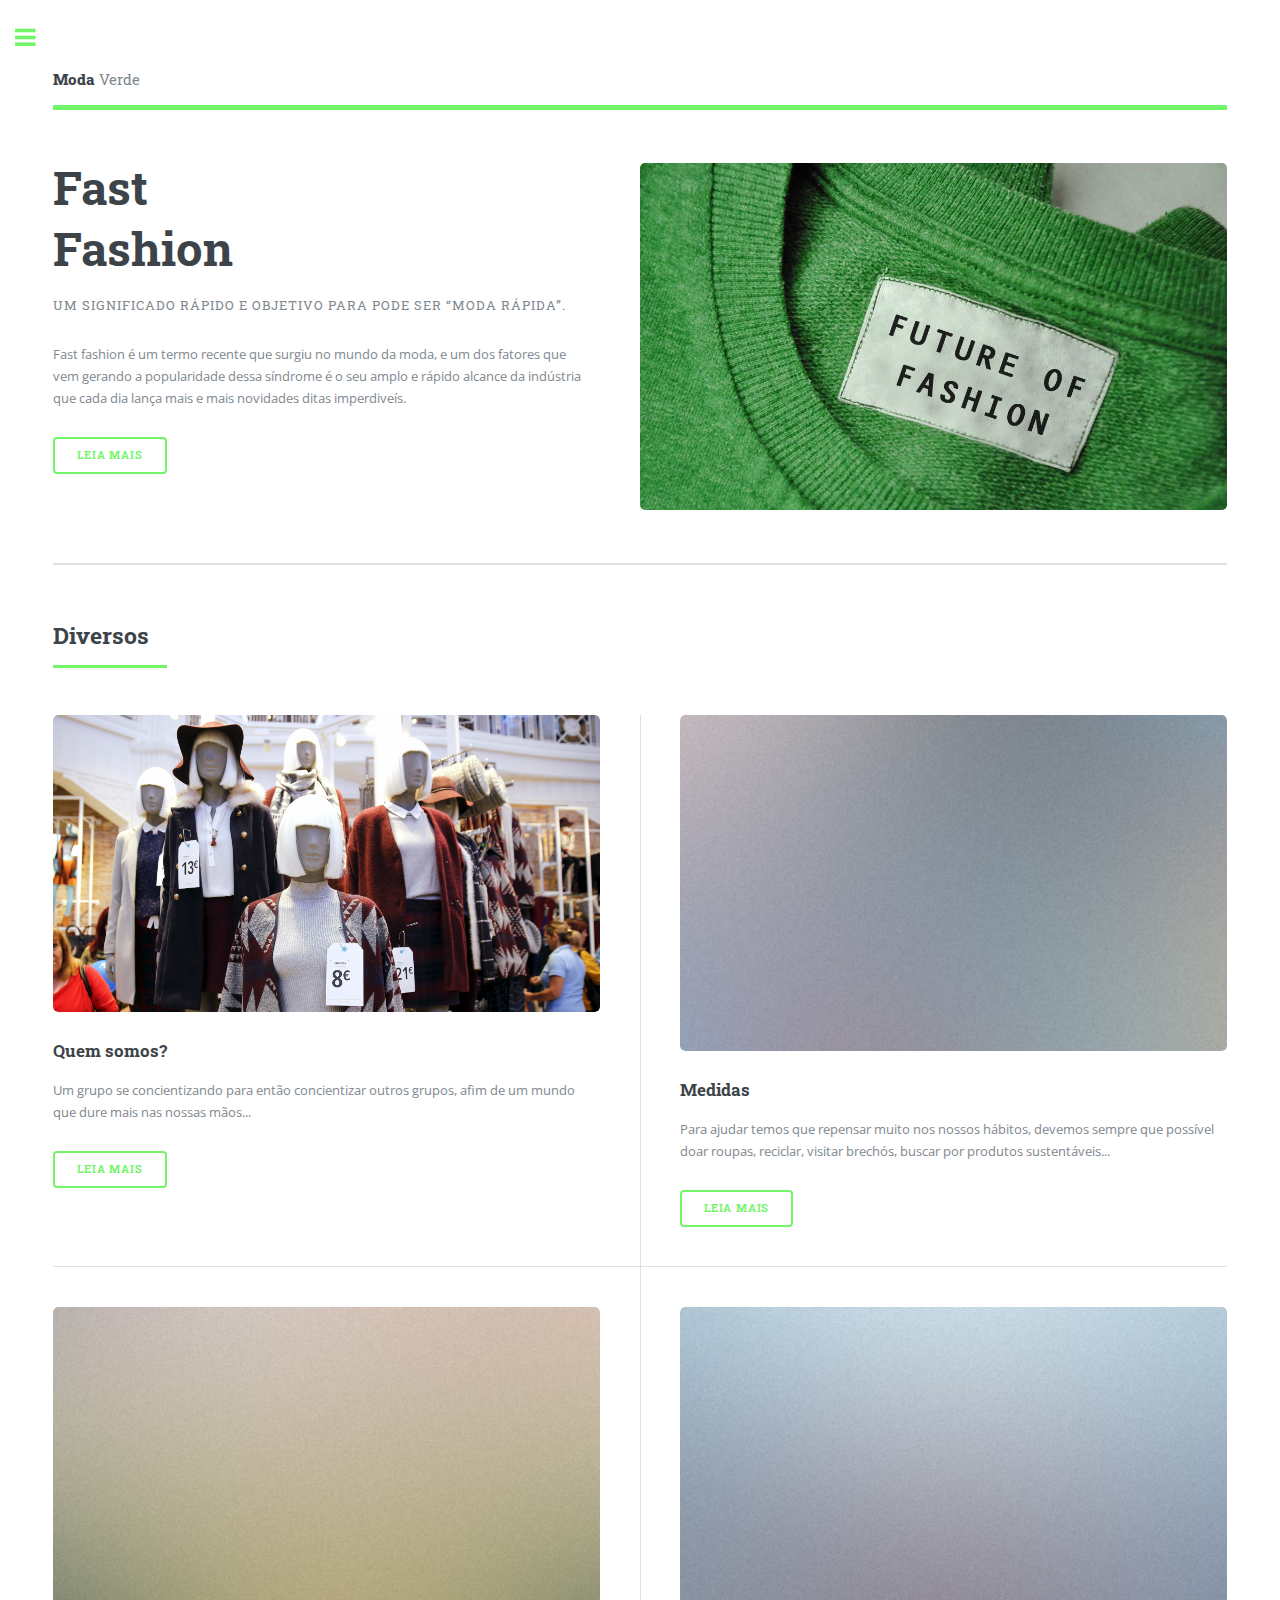
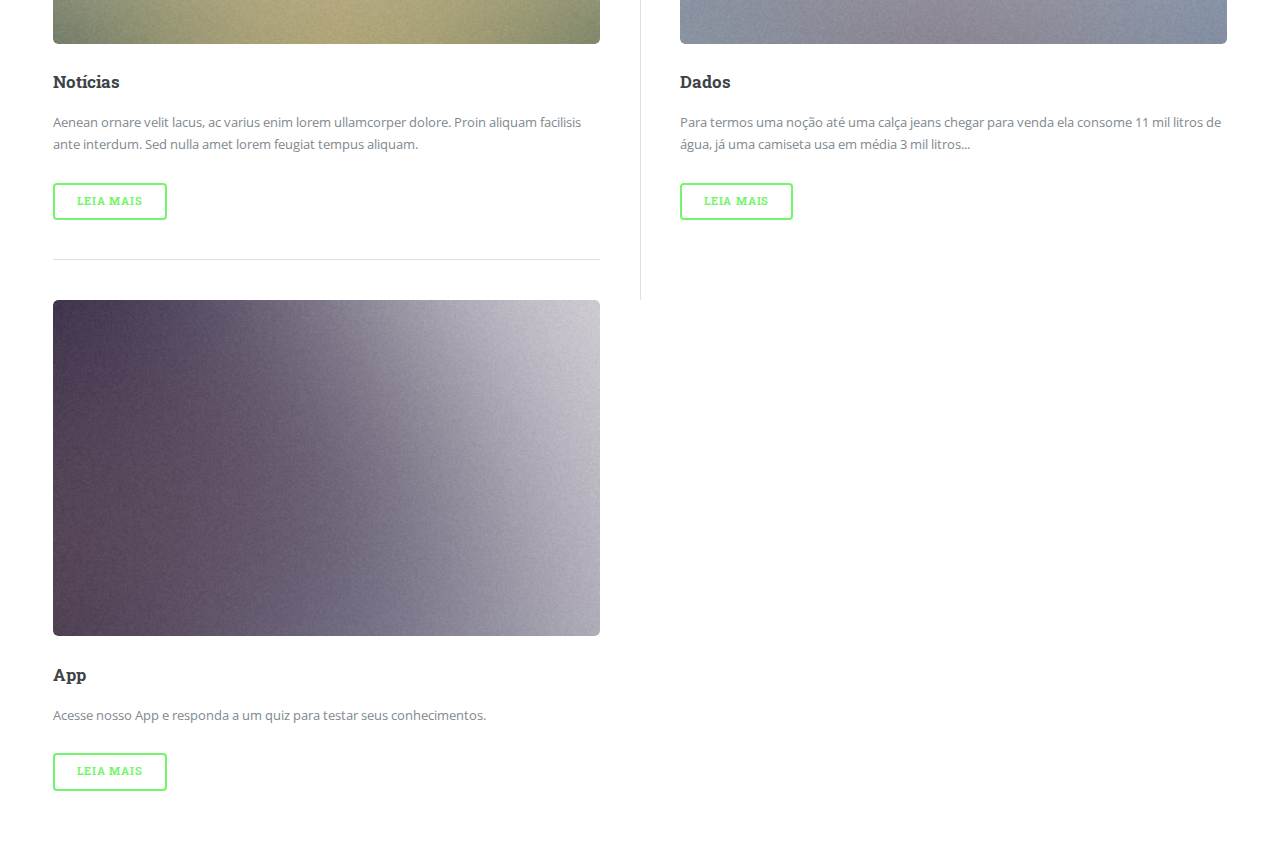
==== index.html @ 3a13cb38 "update" ====
<!DOCTYPE HTML>

<html>
	<head>
		<title>Moda Verde</title>
		<meta charset="utf-8" />
		<meta name="viewport" content="width=device-width, initial-scale=1, user-scalable=no" />
		<link rel="stylesheet" href="assets/css/main.css" />
	</head>
	<body class="is-preload">

		<!-- Wrapper -->
			<div id="wrapper">

				<!-- Main -->
					<div id="main">
						<div class="inner">

							<!-- Header -->
								<header id="header">
									<a href="elements.html" class="logo"><strong>Moda</strong> Verde</a>
								</header>

							<!-- Banner -->
								<section id="banner">
									<div class="content">
										<header>
											<h1>Fast<br />
											Fashion</h1>
											<p>Um significado rápido e objetivo para pode ser “moda rápida”.</p>
										</header>
										<p>Fast fashion é um termo recente que surgiu no mundo da moda, e um dos fatores que vem gerando a popularidade dessa síndrome é o seu amplo e rápido alcance da indústria que cada dia lança mais e mais novidades ditas imperdiveís.</p>
										<ul class="actions">
											<li><a href="#" class="button big">Leia Mais</a></li>
										</ul>
									</div>
									<span class="image object">
										<img src="images/pic10.jpg"/>
									</span>
								</section>

							<!-- Section -->
								<section>
									<header class="major">
										<h2>Diversos</h2>
									</header>
									<div class="posts">
										<article>
											<a href="quemsomos.html" class="image"><img src="images/pic01.jpg"/></a>
											<h3>Quem somos?</h3>
											<p>Um grupo se concientizando para então concientizar outros grupos, afim de um mundo que dure mais nas nossas mãos... </p>
											<ul class="actions">
												<li><a href="quemsomos.html" class="button">Leia Mais</a></li>
											</ul>
										</article>
										<article>
											<a href="medidas.html" class="image"><img src="images/pic02.jpg"/></a>
											<h3>Medidas</h3>
											<p>Para ajudar temos que repensar muito nos nossos hábitos, devemos sempre que possível doar roupas, reciclar, visitar  brechós, buscar por produtos sustentáveis...</p>
											<ul class="actions">
												<li><a href="medidas.html" class="button">Leia Mais</a></li>
											</ul>
										</article>
										<article>
											<a href="noticias.html" class="image"><img src="images/pic03.jpg"/></a>
											<h3>Notícias</h3>
											<p>Aenean ornare velit lacus, ac varius enim lorem ullamcorper dolore. Proin aliquam facilisis ante interdum. Sed nulla amet lorem feugiat tempus aliquam.</p>
											<ul class="actions">
												<li><a href="moticias.html" class="button">Leia Mais</a></li>
											</ul>
										</article>
										<article>
											<a href="dados.html" class="image"><img src="images/pic04.jpg"/></a>
											<h3>Dados</h3>
											<p>Para termos uma noção até uma calça jeans chegar para venda ela consome 11 mil litros de água, já uma camiseta usa em média 3 mil litros...
</p>
											<ul class="actions">
												<li><a href="dados.html" class="button">Leia Mais</a></li>
											</ul>
										</article>
										<article>
											<a href="app.html" class="image"><img src="images/pic05.jpg"/></a>
											<h3>App</h3>
											<p>Acesse nosso App e responda a um quiz para testar seus conhecimentos.</p>
											<ul class="actions">
												<li><a href="app.html" class="button">Leia Mais</a></li>
											</ul>
										</article>
										</div>
								</section>

						</div>
					</div>

				<!-- Sidebar -->
					<div id="sidebar">
						<div class="inner">

							<!-- Menu -->
								<nav id="menu">
									<header class="major">
										<h2>Menu</h2>
									</header>
								<ul>
										<li><a href="index.html">Pagina Inical</a></li>
										<li><a href="quemsomos.html">Quem Somos</a></li>
										<li><a href="oqueé.html">O que é?</a></li>
										<li>
											<span class="opener">Medidas</span>
											<ul>
												<li><a href="brecho.html">Brechós</a></li>
												<li><a href="marcas.html">Marcas Sustentáveis</a></li>
											</ul>
										</li>
										<li><a href="noticias.html">Noticias</a></li>
										<li><a href="dados.html">Dados</a></li>
										<li><a href="app.html">App</a></li>
								</ul>
								</nav>

							<!-- Section -->
								<section>
									<header class="major">
										<h2>Parceiros</h2>
									</header>
									<div class="mini-posts">
										<article>
											<a href="brecho.html" class="image"><img src="images/piccatexia.jpeg"/></a>
											<p>O Catexia é um brécho que tem como ideia base, assim como a maiores dos bréchos, a importancia que as roupas usadas tem, transferindo energia e experiencias.</p>
										</article>
										<article>
											<a href="#" class="image"><img src="images/pic09.jpg"/></a>
											<p>Aenean ornare velit lacus, ac varius enim lorem ullamcorper dolore aliquam.</p>
										</article>
									</div>
									<ul class="actions">
										<li><a href="#" class="button">Mais</a></li>
									</ul>
								</section>

							<!-- Section -->
								<section>
									<header class="major">
										<h2>Fale conosco</h2>
									</header>
									<p>Aqui é um textozinho pra falar pra glr que eles podem tirar duvidas conosco sobre qq coisa de FastFashion</p>
									<ul class="contact">
										<li class="fa-envelope-o"><a href="#">dollyvinga@gmail.com</a></li>
										<li class="fa-phone">(19)99725-3373</li>
										<li class="fa-home">thiago boto fé<br />
										Nashville, TN 00000-0000</li>
									</ul>
								</section>

							<!-- Footer -->
								<footer id="footer">
									<p class="copyright">&copy; Untitled. All rights reserved. Demo Images: <a href="https://unsplash.com">Unsplash</a>. Design: <a href="https://html5up.net">HTML5 UP</a>.</p>
								</footer>

						</div>
					</div>

			</div>

		<!-- Scripts -->
			<script src="assets/js/jquery.min.js"></script>
			<script src="assets/js/browser.min.js"></script>
			<script src="assets/js/breakpoints.min.js"></script>
			<script src="assets/js/util.js"></script>
			<script src="assets/js/main.js"></script>

	</body>
</html>
---- assets/css/main.css ----
@import url(font-awesome.min.css);
@import url("https://fonts.googleapis.com/css?family=Open+Sans:400,600,400italic,600italic|Roboto+Slab:400,700");

/*
	Editorial by HTML5 UP
	html5up.net | @ajlkn
	Free for personal and commercial use under the CCA 3.0 license (html5up.net/license)
*/

html, body, div, span, applet, object,
iframe, h1, h2, h3, h4, h5, h6, p, blockquote,
pre, a, abbr, acronym, address, big, cite,
code, del, dfn, em, img, ins, kbd, q, s, samp,
small, strike, strong, sub, sup, tt, var, b,
u, i, center, dl, dt, dd, ol, ul, li, fieldset,
form, label, legend, table, caption, tbody,
tfoot, thead, tr, th, td, article, aside,
canvas, details, embed, figure, figcaption,
footer, header, hgroup, menu, nav, output, ruby,
section, summary, time, mark, audio, video {
	margin: 0;
	padding: 0;
	border: 0;
	font-size: 100%;
	font: inherit;
	vertical-align: baseline;}

article, aside, details, figcaption, figure,
footer, header, hgroup, menu, nav, section {
	display: block;}

body {
	line-height: 1;
}

ol, ul {
	list-style: none;
}

blockquote, q {
	quotes: none;
}

	blockquote:before, blockquote:after, q:before, q:after {
		content: '';
		content: none;
	}

table {
	border-collapse: collapse;
	border-spacing: 0;
}

body {
	-webkit-text-size-adjust: none;
}

mark {
	background-color: transparent;
	color: inherit;
}

input::-moz-focus-inner {
	border: 0;
	padding: 0;
}

input, select, textarea {
	-moz-appearance: none;
	-webkit-appearance: none;
	-ms-appearance: none;
	appearance: none;
}

/* Basic */

	@-ms-viewport {
		width: device-width;
	}

	body {
		-ms-overflow-style: scrollbar;
	}

	@media screen and (max-width: 480px) {

		html, body {
			min-width: 320px;
		}

	}

	html {
		box-sizing: border-box;
	}

	*, *:before, *:after {
		box-sizing: inherit;
	}

	body {
		background: #ffffff;
	}

		body.is-preload *, body.is-preload *:before, body.is-preload *:after, body.is-resizing *, body.is-resizing *:before, body.is-resizing *:after {
			-moz-animation: none !important;
			-webkit-animation: none !important;
			-ms-animation: none !important;
			animation: none !important;
			-moz-transition: none !important;
			-webkit-transition: none !important;
			-ms-transition: none !important;
			transition: none !important;
		}

/* Type */

	body, input, select, textarea {
		color: #7f888f;
		font-family: "Open Sans", sans-serif;
		font-size: 13pt;
		font-weight: 400;
		line-height: 1.65;
	}

		@media screen and (max-width: 1680px) {

			body, input, select, textarea {
				font-size: 11pt;
			}

		}

		@media screen and (max-width: 1280px) {

			body, input, select, textarea {
				font-size: 10pt;
			}

		}

		@media screen and (max-width: 360px) {

			body, input, select, textarea {
				font-size: 9pt;
			}

		}

	a {
		-moz-transition: color 0.2s ease-in-out, border-bottom-color 0.2s ease-in-out;
		-webkit-transition: color 0.2s ease-in-out, border-bottom-color 0.2s ease-in-out;
		-ms-transition: color 0.2s ease-in-out, border-bottom-color 0.2s ease-in-out;
		transition: color 0.2s ease-in-out, border-bottom-color 0.2s ease-in-out;
		border-bottom: dotted 1px;
		color: #73f569;
		text-decoration: none;
	}

		a:hover {
			border-bottom-color: #73f569;
			color: #73f569 !important;
		}

			a:hover strong {
				color: inherit;
			}

	strong, b {
		color: #3d4449;
		font-weight: 800;
	}

	em, i {
		font-style: italic;
	}

	p {
		margin: 0 0 2em 0;
	}

	h1, h2, h3 {
		color: #3d4449;
		font-family: "Roboto Slab", serif;
		font-weight: 700;
		line-height: 1.5;
		margin: 0 0 1em 0;
	}

		h1 a, h2 a, h3 a {
			color: inherit;
			text-decoration: none;
			border-bottom: 0;
		}

	h1 {
		font-size: 4em;
		margin: 0 0 0.5em 0;
		line-height: 1.3;
	}

	h2 {
		font-size: 1.75em;
	}

	h3 {
		font-size: 1.25em;
	}

	@media screen and (max-width: 1680px) {

		h1 {
			font-size: 3.5em;
		}

	}


	@media screen and (max-width: 736px) {

		h2 {
			font-size: 1.5em;
		}

	}

	sub {
		font-size: 0.8em;
		position: relative;
		top: 0.5em;
	}

	sup {
		font-size: 0.8em;
		position: relative;
		top: -0.5em;
	}

	blockquote {
		border-left: solid 3px rgba(210, 215, 217, 0.75);
		font-style: italic;
		margin: 0 0 2em 0;
		padding: 0.5em 0 0.5em 2em;
	}

	code {
		background: rgba(230, 235, 237, 0.25);
		border-radius: 0.375em;
		border: solid 1px rgba(210, 215, 217, 0.75);
		font-family: "Courier New", monospace;
		font-size: 0.9em;
		margin: 0 0.2		5em;
		padding: 0.25em 0.65em;
	}

	pre {
		-webkit-overflow-scrolling: touch;
		font-family: "Courier New", monospace;
		font-size: 0.9em;
		margin: 0 0 2em 0;
	}

		pre code {
			display: block;
			line-height: 1.75;
			padding: 1em 1.5em;
			overflow-x: auto;
		}

	hr {
		border: 0;
		border-bottom: solid 1px rgba(210, 215, 217, 0.75);
		margin: 2em 0;
	}

		hr.major {
			margin: 3em 0;
		}

	.align-left {
		text-align: left;
	}

	.align-center {
		text-align: center;
	}

	.align-right {
		text-align: right;
	}

/* Row */

	.row {
		display: flex;
		flex-wrap: wrap;
		box-sizing: border-box;
		align-items: stretch;
	}

		.row > * {
			box-sizing: border-box;
		}

		.row.gtr-uniform > * > :last-child {
			margin-bottom: 0;
		}

		.row.aln-left {
			justify-content: flex-start;
		}

		.row.aln-center {
			justify-content: center;
		}

		.row.aln-right {
			justify-content: flex-end;
		}

		.row.aln-top {
			align-items: flex-start;
		}

		.row.aln-middle {
			align-items: center;
		}

		.row.aln-bottom {
			align-items: flex-end;
		}

		.row > .imp {
			order: -1;
		}

		.row > .col-1 {
			width: 8.3333333333%;
		}

		.row > .off-1 {
			margin-left: 8.3333333333%;
		}

		.row > .col-2 {
			width: 16.6666666667%;
		}

		.row > .off-2 {
			margin-left: 16.6666666667%;
		}

		.row > .col-3 {
			width: 25%;
		}

		.row > .off-3 {
			margin-left: 25%;
		}

		.row > .col-4 {
			width: 33.3333333333%;
		}

		.row > .off-4 {
			margin-left: 33.3333333333%;
		}

		.row > .col-5 {
			width: 41.6666666667%;
		}

		.row > .off-5 {
			margin-left: 41.6666666667%;
		}

		.row > .col-6 {
			width: 50%;
		}

		.row > .off-6 {
			margin-left: 50%;
		}

		.row > .col-7 {
			width: 58.3333333333%;
		}

		.row > .off-7 {
			margin-left: 58.3333333333%;
		}

		.row > .col-8 {
			width: 66.6666666667%;
		}

		.row > .off-8 {
			margin-left: 66.6666666667%;
		}

		.row > .col-9 {
			width: 75%;
		}

		.row > .off-9 {
			margin-left: 75%;
		}

		.row > .col-10 {
			width: 83.3333333333%;
		}

		.row > .off-10 {
			margin-left: 83.3333333333%;
		}

		.row > .col-11 {
			width: 91.6666666667%;
		}

		.row > .off-11 {
			margin-left: 91.6666666667%;
		}

		.row > .col-12 {
			width: 100%;
		}

		.row > .off-12 {
			margin-left: 100%;
		}

		.row.gtr-0 {
			margin-top: 0;
			margin-left: 0em;
		}

			.row.gtr-0 > * {
				padding: 0 0 0 0em;
			}

			.row.gtr-0.gtr-uniform {
				margin-top: 0em;
			}

				.row.gtr-0.gtr-uniform > * {
					padding-top: 0em;
				}

		.row.gtr-25 {
			margin-top: 0;
			margin-left: -0.375em;
		}

			.row.gtr-25 > * {
				padding: 0 0 0 0.375em;
			}

			.row.gtr-25.gtr-uniform {
				margin-top: -0.375em;
			}

				.row.gtr-25.gtr-uniform > * {
					padding-top: 0.375em;
				}

		.row.gtr-50 {
			margin-top: 0;
			margin-left: -0.75em;
		}

			.row.gtr-50 > * {
				padding: 0 0 0 0.75em;
			}

			.row.gtr-50.gtr-uniform {
				margin-top: -0.75em;
			}

				.row.gtr-50.gtr-uniform > * {
					padding-top: 0.75em;
				}

		.row {
			margin-top: 0;
			margin-left: -1.5em;
		}

			.row > * {
				padding: 0 0 0 1.5em;
			}

			.row.gtr-uniform {
				margin-top: -1.5em;
			}

				.row.gtr-uniform > * {
					padding-top: 1.5em;
				}

		.row.gtr-150 {
			margin-top: 0;
			margin-left: -2.25em;
		}

			.row.gtr-150 > * {
				padding: 0 0 0 2.25em;
			}

			.row.gtr-150.gtr-uniform {
				margin-top: -2.25em;
			}

				.row.gtr-150.gtr-uniform > * {
					padding-top: 2.25em;
				}

		.row.gtr-200 {
			margin-top: 0;
			margin-left: -3em;
		}

			.row.gtr-200 > * {
				padding: 0 0 0 3em;
			}

			.row.gtr-200.gtr-uniform {
				margin-top: -3em;
			}

				.row.gtr-200.gtr-uniform > * {
					padding-top: 3em;
				}

		@media screen and (max-width: 1680px) {

			.row {
				display: flex;
				flex-wrap: wrap;
				box-sizing: border-box;
				align-items: stretch;
			}

				.row > * {
					box-sizing: border-box;
				}

				.row.gtr-uniform > * > :last-child {
					margin-bottom: 0;
				}

				.row.aln-left {
					justify-content: flex-start;
				}

				.row.aln-center {
					justify-content: center;
				}

				.row.aln-right {
					justify-content: flex-end;
				}

				.row.aln-top {
					align-items: flex-start;
				}

				.row.aln-middle {
					align-items: center;
				}

				.row.aln-bottom {
					align-items: flex-end;
				}

				.row > .imp-xlarge {
					order: -1;
				}

				.row > .col-1-xlarge {
					width: 8.3333333333%;
				}

				.row > .off-1-xlarge {
					margin-left: 8.3333333333%;
				}

				.row > .col-2-xlarge {
					width: 16.6666666667%;
				}

				.row > .off-2-xlarge {
					margin-left: 16.6666666667%;
				}

				.row > .col-3-xlarge {
					width: 25%;
				}

				.row > .off-3-xlarge {
					margin-left: 25%;
				}

				.row > .col-4-xlarge {
					width: 33.3333333333%;
				}

				.row > .off-4-xlarge {
					margin-left: 33.3333333333%;
				}

				.row > .col-5-xlarge {
					width: 41.6666666667%;
				}

				.row > .off-5-xlarge {
					margin-left: 41.6666666667%;
				}

				.row > .col-6-xlarge {
					width: 50%;
				}

				.row > .off-6-xlarge {
					margin-left: 50%;
				}

				.row > .col-7-xlarge {
					width: 58.3333333333%;
				}

				.row > .off-7-xlarge {
					margin-left: 58.3333333333%;
				}

				.row > .col-8-xlarge {
					width: 66.6666666667%;
				}

				.row > .off-8-xlarge {
					margin-left: 66.6666666667%;
				}

				.row > .col-9-xlarge {
					width: 75%;
				}

				.row > .off-9-xlarge {
					margin-left: 75%;
				}

				.row > .col-10-xlarge {
					width: 83.3333333333%;
				}

				.row > .off-10-xlarge {
					margin-left: 83.3333333333%;
				}

				.row > .col-11-xlarge {
					width: 91.6666666667%;
				}

				.row > .off-11-xlarge {
					margin-left: 91.6666666667%;
				}

				.row > .col-12-xlarge {
					width: 100%;
				}

				.row > .off-12-xlarge {
					margin-left: 100%;
				}

				.row.gtr-0 {
					margin-top: 0;
					margin-left: 0em;
				}

					.row.gtr-0 > * {
						padding: 0 0 0 0em;
					}

					.row.gtr-0.gtr-uniform {
						margin-top: 0em;
					}

						.row.gtr-0.gtr-uniform > * {
							padding-top: 0em;
						}

				.row.gtr-25 {
					margin-top: 0;
					margin-left: -0.375em;
				}

					.row.gtr-25 > * {
						padding: 0 0 0 0.375em;
					}

					.row.gtr-25.gtr-uniform {
						margin-top: -0.375em;
					}

						.row.gtr-25.gtr-uniform > * {
							padding-top: 0.375em;
						}

				.row.gtr-50 {
					margin-top: 0;
					margin-left: -0.75em;
				}

					.row.gtr-50 > * {
						padding: 0 0 0 0.75em;
					}

					.row.gtr-50.gtr-uniform {
						margin-top: -0.75em;
					}

						.row.gtr-50.gtr-uniform > * {
							padding-top: 0.75em;
						}

				.row {
					margin-top: 0;
					margin-left: -1.5em;
				}

					.row > * {
						padding: 0 0 0 1.5em;
					}

					.row.gtr-uniform {
						margin-top: -1.5em;
					}

						.row.gtr-uniform > * {
							padding-top: 1.5em;
						}

				.row.gtr-150 {
					margin-top: 0;
					margin-left: -2.25em;
				}

					.row.gtr-150 > * {
						padding: 0 0 0 2.25em;
					}

					.row.gtr-150.gtr-uniform {
						margin-top: -2.25em;
					}

						.row.gtr-150.gtr-uniform > * {
							padding-top: 2.25em;
						}

				.row.gtr-200 {
					margin-top: 0;
					margin-left: -3em;
				}

					.row.gtr-200 > * {
						padding: 0 0 0 3em;
					}

					.row.gtr-200.gtr-uniform {
						margin-top: -3em;
					}

						.row.gtr-200.gtr-uniform > * {
							padding-top: 3em;
						}

		}

		@media screen and (max-width: 1280px) {

			.row {
				display: flex;
				flex-wrap: wrap;
				box-sizing: border-box;
				align-items: stretch;
			}

				.row > * {
					box-sizing: border-box;
				}

				.row.gtr-uniform > * > :last-child {
					margin-bottom: 0;
				}

				.row.aln-left {
					justify-content: flex-start;
				}

				.row.aln-center {
					justify-content: center;
				}

				.row.aln-right {
					justify-content: flex-end;
				}

				.row.aln-top {
					align-items: flex-start;
				}

				.row.aln-middle {
					align-items: center;
				}

				.row.aln-bottom {
					align-items: flex-end;
				}

				.row > .imp-large {
					order: -1;
				}

				.row > .col-1-large {
					width: 8.3333333333%;
				}

				.row > .off-1-large {
					margin-left: 8.3333333333%;
				}

				.row > .col-2-large {
					width: 16.6666666667%;
				}

				.row > .off-2-large {
					margin-left: 16.6666666667%;
				}

				.row > .col-3-large {
					width: 25%;
				}

				.row > .off-3-large {
					margin-left: 25%;
				}

				.row > .col-4-large {
					width: 33.3333333333%;
				}

				.row > .off-4-large {
					margin-left: 33.3333333333%;
				}

				.row > .col-5-large {
					width: 41.6666666667%;
				}

				.row > .off-5-large {
					margin-left: 41.6666666667%;
				}

				.row > .col-6-large {
					width: 50%;
				}

				.row > .off-6-large {
					margin-left: 50%;
				}

				.row > .col-7-large {
					width: 58.3333333333%;
				}

				.row > .off-7-large {
					margin-left: 58.3333333333%;
				}

				.row > .col-8-large {
					width: 66.6666666667%;
				}

				.row > .off-8-large {
					margin-left: 66.6666666667%;
				}

				.row > .col-9-large {
					width: 75%;
				}

				.row > .off-9-large {
					margin-left: 75%;
				}

				.row > .col-10-large {
					width: 83.3333333333%;
				}

				.row > .off-10-large {
					margin-left: 83.3333333333%;
				}

				.row > .col-11-large {
					width: 91.6666666667%;
				}

				.row > .off-11-large {
					margin-left: 91.6666666667%;
				}

				.row > .col-12-large {
					width: 100%;
				}

				.row > .off-12-large {
					margin-left: 100%;
				}

				.row.gtr-0 {
					margin-top: 0;
					margin-left: 0em;
				}

					.row.gtr-0 > * {
						padding: 0 0 0 0em;
					}

					.row.gtr-0.gtr-uniform {
						margin-top: 0em;
					}

						.row.gtr-0.gtr-uniform > * {
							padding-top: 0em;
						}

				.row.gtr-25 {
					margin-top: 0;
					margin-left: -0.375em;
				}

					.row.gtr-25 > * {
						padding: 0 0 0 0.375em;
					}

					.row.gtr-25.gtr-uniform {
						margin-top: -0.375em;
					}

						.row.gtr-25.gtr-uniform > * {
							padding-top: 0.375em;
						}

				.row.gtr-50 {
					margin-top: 0;
					margin-left: -0.75em;
				}

					.row.gtr-50 > * {
						padding: 0 0 0 0.75em;
					}

					.row.gtr-50.gtr-uniform {
						margin-top: -0.75em;
					}

						.row.gtr-50.gtr-uniform > * {
							padding-top: 0.75em;
						}

				.row {
					margin-top: 0;
					margin-left: -1.5em;
				}

					.row > * {
						padding: 0 0 0 1.5em;
					}

					.row.gtr-uniform {
						margin-top: -1.5em;
					}

						.row.gtr-uniform > * {
							padding-top: 1.5em;
						}

				.row.gtr-150 {
					margin-top: 0;
					margin-left: -2.25em;
				}

					.row.gtr-150 > * {
						padding: 0 0 0 2.25em;
					}

					.row.gtr-150.gtr-uniform {
						margin-top: -2.25em;
					}

						.row.gtr-150.gtr-uniform > * {
							padding-top: 2.25em;
						}

				.row.gtr-200 {
					margin-top: 0;
					margin-left: -3em;
				}

					.row.gtr-200 > * {
						padding: 0 0 0 3em;
					}

					.row.gtr-200.gtr-uniform {
						margin-top: -3em;
					}

						.row.gtr-200.gtr-uniform > * {
							padding-top: 3em;
						}

		}

		@media screen and (max-width: 980px) {

			.row {
				display: flex;
				flex-wrap: wrap;
				box-sizing: border-box;
				align-items: stretch;
			}

				.row > * {
					box-sizing: border-box;
				}

				.row.gtr-uniform > * > :last-child {
					margin-bottom: 0;
				}

				.row.aln-left {
					justify-content: flex-start;
				}

				.row.aln-center {
					justify-content: center;
				}

				.row.aln-right {
					justify-content: flex-end;
				}

				.row.aln-top {
					align-items: flex-start;
				}

				.row.aln-middle {
					align-items: center;
				}

				.row.aln-bottom {
					align-items: flex-end;
				}

				.row > .imp-medium {
					order: -1;
				}

				.row > .col-1-medium {
					width: 8.3333333333%;
				}

				.row > .off-1-medium {
					margin-left: 8.3333333333%;
				}

				.row > .col-2-medium {
					width: 16.6666666667%;
				}

				.row > .off-2-medium {
					margin-left: 16.6666666667%;
				}

				.row > .col-3-medium {
					width: 25%;
				}

				.row > .off-3-medium {
					margin-left: 25%;
				}

				.row > .col-4-medium {
					width: 33.3333333333%;
				}

				.row > .off-4-medium {
					margin-left: 33.3333333333%;
				}

				.row > .col-5-medium {
					width: 41.6666666667%;
				}

				.row > .off-5-medium {
					margin-left: 41.6666666667%;
				}

				.row > .col-6-medium {
					width: 50%;
				}

				.row > .off-6-medium {
					margin-left: 50%;
				}

				.row > .col-7-medium {
					width: 58.3333333333%;
				}

				.row > .off-7-medium {
					margin-left: 58.3333333333%;
				}

				.row > .col-8-medium {
					width: 66.6666666667%;
				}

				.row > .off-8-medium {
					margin-left: 66.6666666667%;
				}

				.row > .col-9-medium {
					width: 75%;
				}

				.row > .off-9-medium {
					margin-left: 75%;
				}

				.row > .col-10-medium {
					width: 83.3333333333%;
				}

				.row > .off-10-medium {
					margin-left: 83.3333333333%;
				}

				.row > .col-11-medium {
					width: 91.6666666667%;
				}

				.row > .off-11-medium {
					margin-left: 91.6666666667%;
				}

				.row > .col-12-medium {
					width: 100%;
				}

				.row > .off-12-medium {
					margin-left: 100%;
				}

				.row.gtr-0 {
					margin-top: 0;
					margin-left: 0em;
				}

					.row.gtr-0 > * {
						padding: 0 0 0 0em;
					}

					.row.gtr-0.gtr-uniform {
						margin-top: 0em;
					}

						.row.gtr-0.gtr-uniform > * {
							padding-top: 0em;
						}

				.row.gtr-25 {
					margin-top: 0;
					margin-left: -0.375em;
				}

					.row.gtr-25 > * {
						padding: 0 0 0 0.375em;
					}

					.row.gtr-25.gtr-uniform {
						margin-top: -0.375em;
					}

						.row.gtr-25.gtr-uniform > * {
							padding-top: 0.375em;
						}

				.row.gtr-50 {
					margin-top: 0;
					margin-left: -0.75em;
				}

					.row.gtr-50 > * {
						padding: 0 0 0 0.75em;
					}

					.row.gtr-50.gtr-uniform {
						margin-top: -0.75em;
					}

						.row.gtr-50.gtr-uniform > * {
							padding-top: 0.75em;
						}

				.row {
					margin-top: 0;
					margin-left: -1.5em;
				}

					.row > * {
						padding: 0 0 0 1.5em;
					}

					.row.gtr-uniform {
						margin-top: -1.5em;
					}

						.row.gtr-uniform > * {
							padding-top: 1.5em;
						}

				.row.gtr-150 {
					margin-top: 0;
					margin-left: -2.25em;
				}

					.row.gtr-150 > * {
						padding: 0 0 0 2.25em;
					}

					.row.gtr-150.gtr-uniform {
						margin-top: -2.25em;
					}

						.row.gtr-150.gtr-uniform > * {
							padding-top: 2.25em;
						}

				.row.gtr-200 {
					margin-top: 0;
					margin-left: -3em;
				}

					.row.gtr-200 > * {
						padding: 0 0 0 3em;
					}

					.row.gtr-200.gtr-uniform {
						margin-top: -3em;
					}

						.row.gtr-200.gtr-uniform > * {
							padding-top: 3em;
						}

		}

		@media screen and (max-width: 736px) {

			.row {
				display: flex;
				flex-wrap: wrap;
				box-sizing: border-box;
				align-items: stretch;
			}

				.row > * {
					box-sizing: border-box;
				}

				.row.gtr-uniform > * > :last-child {
					margin-bottom: 0;
				}

				.row.aln-left {
					justify-content: flex-start;
				}

				.row.aln-center {
					justify-content: center;
				}

				.row.aln-right {
					justify-content: flex-end;
				}

				.row.aln-top {
					align-items: flex-start;
				}

				.row.aln-middle {
					align-items: center;
				}

				.row.aln-bottom {
					align-items: flex-end;
				}

				.row > .imp-small {
					order: -1;
				}

				.row > .col-1-small {
					width: 8.3333333333%;
				}

				.row > .off-1-small {
					margin-left: 8.3333333333%;
				}

				.row > .col-2-small {
					width: 16.6666666667%;
				}

				.row > .off-2-small {
					margin-left: 16.6666666667%;
				}

				.row > .col-3-small {
					width: 25%;
				}

				.row > .off-3-small {
					margin-left: 25%;
				}

				.row > .col-4-small {
					width: 33.3333333333%;
				}

				.row > .off-4-small {
					margin-left: 33.3333333333%;
				}

				.row > .col-5-small {
					width: 41.6666666667%;
				}

				.row > .off-5-small {
					margin-left: 41.6666666667%;
				}

				.row > .col-6-small {
					width: 50%;
				}

				.row > .off-6-small {
					margin-left: 50%;
				}

				.row > .col-7-small {
					width: 58.3333333333%;
				}

				.row > .off-7-small {
					margin-left: 58.3333333333%;
				}

				.row > .col-8-small {
					width: 66.6666666667%;
				}

				.row > .off-8-small {
					margin-left: 66.6666666667%;
				}

				.row > .col-9-small {
					width: 75%;
				}

				.row > .off-9-small {
					margin-left: 75%;
				}

				.row > .col-10-small {
					width: 83.3333333333%;
				}

				.row > .off-10-small {
					margin-left: 83.3333333333%;
				}

				.row > .col-11-small {
					width: 91.6666666667%;
				}

				.row > .off-11-small {
					margin-left: 91.6666666667%;
				}

				.row > .col-12-small {
					width: 100%;
				}

				.row > .off-12-small {
					margin-left: 100%;
				}

				.row.gtr-0 {
					margin-top: 0;
					margin-left: 0em;
				}

					.row.gtr-0 > * {
						padding: 0 0 0 0em;
					}

					.row.gtr-0.gtr-uniform {
						margin-top: 0em;
					}

						.row.gtr-0.gtr-uniform > * {
							padding-top: 0em;
						}

				.row.gtr-25 {
					margin-top: 0;
					margin-left: -0.375em;
				}

					.row.gtr-25 > * {
						padding: 0 0 0 0.375em;
					}

					.row.gtr-25.gtr-uniform {
						margin-top: -0.375em;
					}

						.row.gtr-25.gtr-uniform > * {
							padding-top: 0.375em;
						}

				.row.gtr-50 {
					margin-top: 0;
					margin-left: -0.75em;
				}

					.row.gtr-50 > * {
						padding: 0 0 0 0.75em;
					}

					.row.gtr-50.gtr-uniform {
						margin-top: -0.75em;
					}

						.row.gtr-50.gtr-uniform > * {
							padding-top: 0.75em;
						}

				.row {
					margin-top: 0;
					margin-left: -1.5em;
				}

					.row > * {
						padding: 0 0 0 1.5em;
					}

					.row.gtr-uniform {
						margin-top: -1.5em;
					}

						.row.gtr-uniform > * {
							padding-top: 1.5em;
						}

				.row.gtr-150 {
					margin-top: 0;
					margin-left: -2.25em;
				}

					.row.gtr-150 > * {
						padding: 0 0 0 2.25em;
					}

					.row.gtr-150.gtr-uniform {
						margin-top: -2.25em;
					}

						.row.gtr-150.gtr-uniform > * {
							padding-top: 2.25em;
						}

				.row.gtr-200 {
					margin-top: 0;
					margin-left: -3em;
				}

					.row.gtr-200 > * {
						padding: 0 0 0 3em;
					}

					.row.gtr-200.gtr-uniform {
						margin-top: -3em;
					}

						.row.gtr-200.gtr-uniform > * {
							padding-top: 3em;
						}

		}

		@media screen and (max-width: 480px) {

			.row {
				display: flex;
				flex-wrap: wrap;
				box-sizing: border-box;
				align-items: stretch;
			}

				.row > * {
					box-sizing: border-box;
				}

				.row.gtr-uniform > * > :last-child {
					margin-bottom: 0;
				}

				.row.aln-left {
					justify-content: flex-start;
				}

				.row.aln-center {
					justify-content: center;
				}

				.row.aln-right {
					justify-content: flex-end;
				}

				.row.aln-top {
					align-items: flex-start;
				}

				.row.aln-middle {
					align-items: center;
				}

				.row.aln-bottom {
					align-items: flex-end;
				}

				.row > .imp-xsmall {
					order: -1;
				}

				.row > .col-1-xsmall {
					width: 8.3333333333%;
				}

				.row > .off-1-xsmall {
					margin-left: 8.3333333333%;
				}

				.row > .col-2-xsmall {
					width: 16.6666666667%;
				}

				.row > .off-2-xsmall {
					margin-left: 16.6666666667%;
				}

				.row > .col-3-xsmall {
					width: 25%;
				}

				.row > .off-3-xsmall {
					margin-left: 25%;
				}

				.row > .col-4-xsmall {
					width: 33.3333333333%;
				}

				.row > .off-4-xsmall {
					margin-left: 33.3333333333%;
				}

				.row > .col-5-xsmall {
					width: 41.6666666667%;
				}

				.row > .off-5-xsmall {
					margin-left: 41.6666666667%;
				}

				.row > .col-6-xsmall {
					width: 50%;
				}

				.row > .off-6-xsmall {
					margin-left: 50%;
				}

				.row > .col-7-xsmall {
					width: 58.3333333333%;
				}

				.row > .off-7-xsmall {
					margin-left: 58.3333333333%;
				}

				.row > .col-8-xsmall {
					width: 66.6666666667%;
				}

				.row > .off-8-xsmall {
					margin-left: 66.6666666667%;
				}

				.row > .col-9-xsmall {
					width: 75%;
				}

				.row > .off-9-xsmall {
					margin-left: 75%;
				}

				.row > .col-10-xsmall {
					width: 83.3333333333%;
				}

				.row > .off-10-xsmall {
					margin-left: 83.3333333333%;
				}

				.row > .col-11-xsmall {
					width: 91.6666666667%;
				}

				.row > .off-11-xsmall {
					margin-left: 91.6666666667%;
				}

				.row > .col-12-xsmall {
					width: 100%;
				}

				.row > .off-12-xsmall {
					margin-left: 100%;
				}

				.row.gtr-0 {
					margin-top: 0;
					margin-left: 0em;
				}

					.row.gtr-0 > * {
						padding: 0 0 0 0em;
					}

					.row.gtr-0.gtr-uniform {
						margin-top: 0em;
					}

						.row.gtr-0.gtr-uniform > * {
							padding-top: 0em;
						}

				.row.gtr-25 {
					margin-top: 0;
					margin-left: -0.375em;
				}

					.row.gtr-25 > * {
						padding: 0 0 0 0.375em;
					}

					.row.gtr-25.gtr-uniform {
						margin-top: -0.375em;
					}

						.row.gtr-25.gtr-uniform > * {
							padding-top: 0.375em;
						}

				.row.gtr-50 {
					margin-top: 0;
					margin-left: -0.75em;
				}

					.row.gtr-50 > * {
						padding: 0 0 0 0.75em;
					}

					.row.gtr-50.gtr-uniform {
						margin-top: -0.75em;
					}

						.row.gtr-50.gtr-uniform > * {
							padding-top: 0.75em;
						}

				.row {
					margin-top: 0;
					margin-left: -1.5em;
				}

					.row > * {
						padding: 0 0 0 1.5em;
					}

					.row.gtr-uniform {
						margin-top: -1.5em;
					}

						.row.gtr-uniform > * {
							padding-top: 1.5em;
						}

				.row.gtr-150 {
					margin-top: 0;
					margin-left: -2.25em;
				}

					.row.gtr-150 > * {
						padding: 0 0 0 2.25em;
					}

					.row.gtr-150.gtr-uniform {
						margin-top: -2.25em;
					}

						.row.gtr-150.gtr-uniform > * {
							padding-top: 2.25em;
						}

				.row.gtr-200 {
					margin-top: 0;
					margin-left: -3em;
				}

					.row.gtr-200 > * {
						padding: 0 0 0 3em;
					}

					.row.gtr-200.gtr-uniform {
						margin-top: -3em;
					}

						.row.gtr-200.gtr-uniform > * {
							padding-top: 3em;
						}

		}

/* Section/Article */

	section.special, article.special {
		text-align: center;
	}

	header p {
		font-family: "Roboto Slab", serif;
		font-size: 1em;
		font-weight: 400;
		letter-spacing: 0.075em;
		margin-top: -0.5em;
		text-transform: uppercase;
	}

	header.major > :last-child {
		border-bottom: solid 3px #73f569;
		display: inline-block;
		margin: 0 0 2em 0;
		padding: 0 0.75em 0.5em 0;
	}

	header.main > :last-child {
		margin: 0 0 1em 0;
	}

/* Form */

	form {
		margin: 0 0 2em 0;
	}

	label {
		color: #3d4449;
		display: block;
		font-size: 0.9em;
		font-weight: 600;
		margin: 0 0 1em 0;
	}

	input[type="text"],
	input[type="password"],
	input[type="email"],
	input[type="tel"],
	input[type="search"],
	input[type="url"],
	select,
	textarea {
		-moz-appearance: none;
		-webkit-appearance: none;
		-ms-appearance: none;
		appearance: none;
		background: #ffffff;
		border-radius: 0.375em;
		border: none;
		border: solid 1px rgba(210, 215, 217, 0.75);
		color: inherit;
		display: block;
		outline: 0;
		padding: 0 1em;
		text-decoration: none;
		width: 100%;
	}

		input[type="text"]:invalid,
		input[type="password"]:invalid,
		input[type="email"]:invalid,
		input[type="tel"]:invalid,
		input[type="search"]:invalid,
		input[type="url"]:invalid,
		select:invalid,
		textarea:invalid {
			box-shadow: none;
		}

		input[type="text"]:focus,
		input[type="password"]:focus,
		input[type="email"]:focus,
		input[type="tel"]:focus,
		input[type="search"]:focus,
		input[type="url"]:focus,
		select:focus,
		textarea:focus {
			border-color: #73f569;
			box-shadow: 0 0 0 1px #73f569;
		}

	select {
		background-image: url("data:image/svg+xml;charset=utf8,%3Csvg xmlns='http://www.w3.org/2000/svg' width='40' height='40' preserveAspectRatio='none' viewBox='0 0 40 40'%3E%3Cpath d='M9.4,12.3l10.4,10.4l10.4-10.4c0.2-0.2,0.5-0.4,0.9-0.4c0.3,0,0.6,0.1,0.9,0.4l3.3,3.3c0.2,0.2,0.4,0.5,0.4,0.9 c0,0.4-0.1,0.6-0.4,0.9L20.7,31.9c-0.2,0.2-0.5,0.4-0.9,0.4c-0.3,0-0.6-0.1-0.9-0.4L4.3,17.3c-0.2-0.2-0.4-0.5-0.4-0.9 c0-0.4,0.1-0.6,0.4-0.9l3.3-3.3c0.2-0.2,0.5-0.4,0.9-0.4S9.1,12.1,9.4,12.3z' fill='rgba(210, 215, 217, 0.75)' /%3E%3C/svg%3E");
		background-size: 1.25em;
		background-repeat: no-repeat;
		background-position: calc(100% - 1em) center;
		height: 2.75em;
		padding-right: 2.75em;
		text-overflow: ellipsis;
	}

		select option {
			color: #3d4449;
			background: #ffffff;
		}

		select:focus::-ms-value {
			background-color: transparent;
		}

		select::-ms-expand {
			display: none;
		}

	input[type="text"],
	input[type="password"],
	input[type="email"],
	input[type="tel"],
	input[type="search"],
	input[type="url"],
	select {
		height: 2.75em;
	}

	textarea {
		padding: 0.75em 1em;
	}

	input[type="checkbox"],
	input[type="radio"] {
		-moz-appearance: none;
		-webkit-appearance: none;
		-ms-appearance: none;
		appearance: none;
		display: block;
		float: left;
		margin-right: -2em;
		opacity: 0;
		width: 1em;
		z-index: -1;
	}

		input[type="checkbox"] + label,
		input[type="radio"] + label {
			text-decoration: none;
			color: #7f888f;
			cursor: pointer;
			display: inline-block;
			font-size: 1em;
			font-weight: 400;
			padding-left: 2.4em;
			padding-right: 0.75em;
			position: relative;
		}

			input[type="checkbox"] + label:before,
			input[type="radio"] + label:before {
				-moz-osx-font-smoothing: grayscale;
				-webkit-font-smoothing: antialiased;
				font-family: FontAwesome;
				font-style: normal;
				font-weight: normal;
				text-transform: none !important;
			}

			input[type="checkbox"] + label:before,
			input[type="radio"] + label:before {
				background: #ffffff;
				border-radius: 0.375em;
				border: solid 1px rgba(210, 215, 217, 0.75);
				content: '';
				display: inline-block;
				height: 1.65em;
				left: 0;
				line-height: 1.58125em;
				position: absolute;
				text-align: center;
				top: 0;
				width: 1.65em;
			}

		input[type="checkbox"]:checked + label:before,
		input[type="radio"]:checked + label:before {
			background: #3d4449;
			border-color: #3d4449;
			color: #ffffff;
			content: '\f00c';
		}

		input[type="checkbox"]:focus + label:before,
		input[type="radio"]:focus + label:before {
			border-color: #73f569;
			box-shadow: 0 0 0 1px #73f569;
		}

	input[type="checkbox"] + label:before {
		border-radius: 0.375em;
	}

	input[type="radio"] + label:before {
		border-radius: 100%;
	}

	::-webkit-input-placeholder {
		color: #9fa3a6 !important;
		opacity: 1.0;
	}

	:-moz-placeholder {
		color: #9fa3a6 !important;
		opacity: 1.0;
	}

	::-moz-placeholder {
		color: #9fa3a6 !important;
		opacity: 1.0;
	}

	:-ms-input-placeholder {
		color: #9fa3a6 !important;
		opacity: 1.0;
	}

/* Box */

	.box {
		border-radius: 0.375em;
		border: solid 1px rgba(210, 215, 217, 0.75);
		margin-bottom: 2em;
		padding: 1.5em;
	}

		.box > :last-child,
		.box > :last-child > :last-child,
		.box > :last-child > :last-child > :last-child {
			margin-bottom: 0;
		}

		.box.alt {
			border: 0;
			border-radius: 0;
			padding: 0;
		}

/* Icon */

	.icon {
		text-decoration: none;
		border-bottom: none;
		position: relative;
	}

		.icon:before {
			-moz-osx-font-smoothing: grayscale;
			-webkit-font-smoothing: antialiased;
			font-family: FontAwesome;
			font-style: normal;
			font-weight: normal;
			text-transform: none !important;
		}

		.icon > .label {
			display: none;
		}

/* Image */

	.image {
		border-radius: 0.375em;
		border: 0;
		display: inline-block;
		position: relative;
	}

		.image img {
			border-radius: 0.375em;
			display: block;
		}

		.image.left, .image.right {
			max-width: 40%;
		}

			.image.left img, .image.right img {
				width: 100%;
			}

		.image.left {
			float: left;
			padding: 0 1.5em 1em 0;
			top: 0.25em;
		}

		.image.right {
			float: right;
			padding: 0 0 1em 1.5em;
			top: 0.25em;
		}

		.image.fit {
			display: block;
			margin: 0 0 2em 0;
			width: 100%;
		}

			.image.fit img {
				width: 100%;
			}

		.image.main {
			display: block;
			margin: 0 0 3em 0;
			width: 100%;
		}

			.image.main img {
				width: 100%;
			}

	a.image {
		overflow: hidden;
	}

		a.image img {
			-moz-transition: -moz-transform 0.2s ease;
			-webkit-transition: -webkit-transform 0.2s ease;
			-ms-transition: -ms-transform 0.2s ease;
			transition: transform 0.2s ease;
		}

		a.image:hover img {
			-moz-transform: scale(1.075);
			-webkit-transform: scale(1.075);
			-ms-transform: scale(1.075);
			transform: scale(1.075);
		}

/* List */

	ol {
		list-style: decimal;
		margin: 0 0 2em 0;
		padding-left: 1.25em;
	}

		ol li {
			padding-left: 0.25em;
		}

	ul {
		list-style: disc;
		margin: 0 0 2em 0;
		padding-left: 1em;
	}

		ul li {
			padding-left: 0.5em;
		}

		ul.alt {
			list-style: none;
			padding-left: 0;
		}

			ul.alt li {
				border-top: solid 1px rgba(210, 215, 217, 0.75);
				padding: 0.5em 0;
			}

				ul.alt li:first-child {
					border-top: 0;
					padding-top: 0;
				}

	dl {
		margin: 0 0 2em 0;
	}

		dl dt {
			display: block;
			font-weight: 600;
			margin: 0 0 1em 0;
		}

		dl dd {
			margin-left: 2em;
		}

/* Actions */

	ul.actions {
		display: -moz-flex;
		display: -webkit-flex;
		display: -ms-flex;
		display: flex;
		cursor: default;
		list-style: none;
		margin-left: -1em;
		padding-left: 0;
	}

		ul.actions li {
			padding: 0 0 0 1em;
			vertical-align: middle;
		}

		ul.actions.special {
			-moz-justify-content: center;
			-webkit-justify-content: center;
			-ms-justify-content: center;
			justify-content: center;
			width: 100%;
			margin-left: 0;
		}

			ul.actions.special li:first-child {
				padding-left: 0;
			}

		ul.actions.stacked {
			-moz-flex-direction: column;
			-webkit-flex-direction: column;
			-ms-flex-direction: column;
			flex-direction: column;
			margin-left: 0;
		}

			ul.actions.stacked li {
				padding: 1.3em 0 0 0;
			}

				ul.actions.stacked li:first-child {
					padding-top: 0;
				}

		ul.actions.fit {
			width: calc(100% + 1em);
		}

			ul.actions.fit li {
				-moz-flex-grow: 1;
				-webkit-flex-grow: 1;
				-ms-flex-grow: 1;
				flex-grow: 1;
				-moz-flex-shrink: 1;
				-webkit-flex-shrink: 1;
				-ms-flex-shrink: 1;
				flex-shrink: 1;
				width: 100%;
			}

				ul.actions.fit li > * {
					width: 100%;
				}

			ul.actions.fit.stacked {
				width: 100%;
			}

/* Icons */

	ul.icons {
		cursor: default;
		list-style: none;
		padding-left: 0;
	}

		ul.icons li {
			display: inline-block;
			padding: 0 1em 0 0;
		}

			ul.icons li:last-child {
				padding-right: 0;
			}

			ul.icons li .icon {
				color: inherit;
			}

				ul.icons li .icon:before {
					font-size: 1.25em;
				}

/* Contact */

	ul.contact {
		list-style: none;
		padding: 0;
	}

		ul.contact li {
			text-decoration: none;
			border-top: solid 1px rgba(210, 215, 217, 0.75);
			margin: 1.5em 0 0 0;
			padding: 1.5em 0 0 3em;
			position: relative;
		}

			ul.contact li:before {
				-moz-osx-font-smoothing: grayscale;
				-webkit-font-smoothing: antialiased;
				font-family: FontAwesome;
				font-style: normal;
				font-weight: normal;
				text-transform: none !important;
			}

			ul.contact li:before {
				color: #73f569;
				display: inline-block;
				font-size: 1.5em;
				height: 1.125em;
				left: 0;
				line-height: 1.125em;
				position: absolute;
				text-align: center;
				top: 1em;
				width: 1.5em;
			}

			ul.contact li:first-child {
				border-top: 0;
				margin-top: 0;
				padding-top: 0;
			}

				ul.contact li:first-child:before {
					top: 0;
				}

			ul.contact li a {
				color: inherit;
			}

/* Pagination */

	ul.pagination {
		cursor: default;
		list-style: none;
		padding-left: 0;
	}

		ul.pagination li {
			display: inline-block;
			padding-left: 0;
			vertical-align: middle;
		}

			ul.pagination li > .page {
				-moz-transition: background-color 0.2s ease-in-out, color 0.2s ease-in-out;
				-webkit-transition: background-color 0.2s ease-in-out, color 0.2s ease-in-out;
				-ms-transition: background-color 0.2s ease-in-out, color 0.2s ease-in-out;
				transition: background-color 0.2s ease-in-out, color 0.2s ease-in-out;
				border-bottom: 0;
				border-radius: 0.375em;
				display: inline-block;
				font-size: 0.8em;
				font-weight: 600;
				height: 2em;
				line-height: 2em;
				margin: 0 0.125em;
				min-width: 2em;
				padding: 0 0.5em;
				text-align: center;
			}

				ul.pagination li > .page.active {
					background-color: #73f569;
					color: #ffffff !important;
				}

					ul.pagination li > .page.active:hover {
						background-color: #f67878;
					}

					ul.pagination li > .page.active:active {
						background-color: #f45c5c;
					}

			ul.pagination li:first-child {
				padding-right: 0.75em;
			}

			ul.pagination li:last-child {
				padding-left: 0.75em;
			}

		@media screen and (max-width: 480px) {

			ul.pagination li:nth-child(n+2):nth-last-child(n+2) {
				display: none;
			}

			ul.pagination li:first-child {
				padding-right: 0;
			}

		}

/* Table */

	.table-wrapper {
		-webkit-overflow-scrolling: touch;
		overflow-x: auto;
	}

	table {
		margin: 0 0 2em 0;
		width: 100%;
	}

		table tbody tr {
			border: solid 1px rgba(210, 215, 217, 0.75);
			border-left: 0;
			border-right: 0;
		}

			table tbody tr:nth-child(2n + 1) {
				background-color: rgba(230, 235, 237, 0.25);
			}

		table td {
			padding: 0.75em 0.75em;
		}

		table th {
			color: #3d4449;
			font-size: 0.9em;
			font-weight: 600;
			padding: 0 0.75em 0.75em 0.75em;
			text-align: left;
		}

		table thead {
			border-bottom: solid 2px rgba(210, 215, 217, 0.75);
		}

		table tfoot {
			border-top: solid 2px rgba(210, 215, 217, 0.75);
		}

		table.alt {
			border-collapse: separate;
		}

			table.alt tbody tr td {
				border: solid 1px rgba(210, 215, 217, 0.75);
				border-left-width: 0;
				border-top-width: 0;
			}

				table.alt tbody tr td:first-child {
					border-left-width: 1px;
				}

			table.alt tbody tr:first-child td {
				border-top-width: 1px;
			}

			table.alt thead {
				border-bottom: 0;
			}

			table.alt tfoot {
				border-top: 0;
			}

/* Button */

	input[type="submit"],
	input[type="reset"],
	input[type="button"],
	button,
	.button {
		-moz-appearance: none;
		-webkit-appearance: none;
		-ms-appearance: none;
		appearance: none;
		-moz-transition: background-color 0.2s ease-in-out, color 0.2s ease-in-out;
		-webkit-transition: background-color 0.2s ease-in-out, color 0.2s ease-in-out;
		-ms-transition: background-color 0.2s ease-in-out, color 0.2s ease-in-out;
		transition: background-color 0.2s ease-in-out, color 0.2s ease-in-out;
		background-color: transparent;
		border-radius: 0.375em;
		border: 0;
		box-shadow: inset 0 0 0 2px #73f569;
		color: #73f569 !important;
		cursor: pointer;
		display: inline-block;
		font-family: "Roboto Slab", serif;
		font-size: 0.8em;
		font-weight: 700;
		height: 3.5em;
		letter-spacing: 0.075em;
		line-height: 3.5em;
		padding: 0 2.25em;
		text-align: center;
		text-decoration: none;
		text-transform: uppercase;
		white-space: nowrap;
	}

		input[type="submit"]:hover,
		input[type="reset"]:hover,
		input[type="button"]:hover,
		button:hover,
		.button:hover {
			background-color: rgba(245, 106, 106, 0.05);
		}

		input[type="submit"]:active,
		input[type="reset"]:active,
		input[type="button"]:active,
		button:active,
		.button:active {
			background-color: rgba(245, 106, 106, 0.15);
		}

		input[type="submit"].icon:before,
		input[type="reset"].icon:before,
		input[type="button"].icon:before,
		button.icon:before,
		.button.icon:before {
			margin-right: 0.5em;
		}

		input[type="submit"].fit,
		input[type="reset"].fit,
		input[type="button"].fit,
		button.fit,
		.button.fit {
			width: 100%;
		}

		input[type="submit"].small,
		input[type="reset"].small,
		input[type="button"].small,
		button.small,
		.button.small {
			font-size: 0.6em;
		}

		input[type="submit"].large,
		input[type="reset"].large,
		input[type="button"].large,
		button.large,
		.button.large {
			font-size: 1em;
			height: 3.65em;
			line-height: 3.65em;
		}

		input[type="submit"].primary,
		input[type="reset"].primary,
		input[type="button"].primary,
		button.primary,
		.button.primary {
			background-color: #73f569;
			box-shadow: none;
			color: #ffffff !important;
		}

			input[type="submit"].primary:hover,
			input[type="reset"].primary:hover,
			input[type="button"].primary:hover,
			button.primary:hover,
			.button.primary:hover {
				background-color: #f67878;
			}

			input[type="submit"].primary:active,
			input[type="reset"].primary:active,
			input[type="button"].primary:active,
			button.primary:active,
			.button.primary:active {
				background-color: #f45c5c;
			}

		input[type="submit"].disabled, input[type="submit"]:disabled,
		input[type="reset"].disabled,
		input[type="reset"]:disabled,
		input[type="button"].disabled,
		input[type="button"]:disabled,
		button.disabled,
		button:disabled,
		.button.disabled,
		.button:disabled {
			pointer-events: none;
			opacity: 0.25;
		}

/* Mini Posts */

	.mini-posts article {
		border-top: solid 1px rgba(210, 215, 217, 0.75);
		margin-top: 2em;
		padding-top: 2em;
	}

		.mini-posts article .image {
			display: block;
			margin: 0 0 1.5em 0;
		}

			.mini-posts article .image img {
				display: block;
				width: 100%;
			}

		.mini-posts article:first-child {
			border-top: 0;
			margin-top: 0;
			padding-top: 0;
		}

/* Features */

	.features {
		display: -moz-flex;
		display: -webkit-flex;
		display: -ms-flex;
		display: flex;
		-moz-flex-wrap: wrap;
		-webkit-flex-wrap: wrap;
		-ms-flex-wrap: wrap;
		flex-wrap: wrap;
		margin: 0 0 2em -3em;
		width: calc(100% + 3em);
	}

		.features article {
			-moz-align-items: center;
			-webkit-align-items: center;
			-ms-align-items: center;
			align-items: center;
			display: -moz-flex;
			display: -webkit-flex;
			display: -ms-flex;
			display: flex;
			margin: 0 0 3em 3em;
			position: relative;
			width: calc(50% - 3em);
		}

			.features article:nth-child(2n - 1) {
				margin-right: 1.5em;
			}

			.features article:nth-child(2n) {
				margin-left: 1.5em;
			}

			.features article:nth-last-child(1), .features article:nth-last-child(2) {
				margin-bottom: 0;
			}

			.features article .icon {
				-moz-flex-grow: 0;
				-webkit-flex-grow: 0;
				-ms-flex-grow: 0;
				flex-grow: 0;
				-moz-flex-shrink: 0;
				-webkit-flex-shrink: 0;
				-ms-flex-shrink: 0;
				flex-shrink: 0;
				display: block;
				height: 10em;
				line-height: 10em;
				margin: 0 2em 0 0;
				text-align: center;
				width: 10em;
			}

				.features article .icon:before {
					color: #73f569;
					font-size: 2.75rem;
					position: relative;
					top: 0.05em;
				}

				.features article .icon:after {
					-moz-transform: rotate(45deg);
					-webkit-transform: rotate(45deg);
					-ms-transform: rotate(45deg);
					transform: rotate(45deg);
					border-radius: 0.25rem;
					border: solid 2px rgba(210, 215, 217, 0.75);
					content: '';
					display: block;
					height: 7em;
					left: 50%;
					margin: -3.5em 0 0 -3.5em;
					position: absolute;
					top: 50%;
					width: 7em;
				}

			.features article .content {
				-moz-flex-grow: 1;
				-webkit-flex-grow: 1;
				-ms-flex-grow: 1;
				flex-grow: 1;
				-moz-flex-shrink: 1;
				-webkit-flex-shrink: 1;
				-ms-flex-shrink: 1;
				flex-shrink: 1;
				width: 100%;
			}

				.features article .content > :last-child {
					margin-bottom: 0;
				}

		@media screen and (max-width: 980px) {

			.features {
				margin: 0 0 2em 0;
				width: 100%;
			}

				.features article {
					margin: 0 0 3em 0;
					width: 100%;
				}

					.features article:nth-child(2n - 1) {
						margin-right: 0;
					}

					.features article:nth-child(2n) {
						margin-left: 0;
					}

					.features article:nth-last-child(1), .features article:nth-last-child(2) {
						margin-bottom: 3em;
					}

					.features article:last-child {
						margin-bottom: 0;
					}

					.features article .icon {
						height: 8em;
						line-height: 8em;
						width: 8em;
					}

						.features article .icon:before {
							font-size: 2.25rem;
						}

						.features article .icon:after {
							height: 6em;
							margin: -3em 0 0 -3em;
							width: 6em;
						}

		}

		@media screen and (max-width: 480px) {

			.features article {
				-moz-flex-direction: column;
				-webkit-flex-direction: column;
				-ms-flex-direction: column;
				flex-direction: column;
				-moz-align-items: -moz-flex-start;
				-webkit-align-items: -webkit-flex-start;
				-ms-align-items: -ms-flex-start;
				align-items: flex-start;
			}

				.features article .icon {
					height: 6em;
					line-height: 6em;
					margin: 0 0 1.5em 0;
					width: 6em;
				}

					.features article .icon:before {
						font-size: 1.5rem;
					}

					.features article .icon:after {
						height: 4em;
						margin: -2em 0 0 -2em;
						width: 4em;
					}

		}

		@media screen and (max-width: 480px) {

			.features article .icon:before {
				font-size: 1.25rem;
			}

		}

/* Posts */

	.posts {
		display: -moz-flex;
		display: -webkit-flex;
		display: -ms-flex;
		display: flex;
		-moz-flex-wrap: wrap;
		-webkit-flex-wrap: wrap;
		-ms-flex-wrap: wrap;
		flex-wrap: wrap;
		margin: 0 0 2em -6em;
		width: calc(100% + 6em);
	}

		.posts article {
			-moz-flex-grow: 0;
			-webkit-flex-grow: 0;
			-ms-flex-grow: 0;
			flex-grow: 0;
			-moz-flex-shrink: 1;
			-webkit-flex-shrink: 1;
			-ms-flex-shrink: 1;
			flex-shrink: 1;
			margin: 0 0 6em 6em;
			position: relative;
			width: calc(33.3333333333% - 6em);
		}

			.posts article:before {
				background: rgba(210, 215, 217, 0.75);
				content: '';
				display: block;
				height: calc(100% + 6em);
				left: -3em;
				position: absolute;
				top: 0;
				width: 1px;
			}

			.posts article:after {
				background: rgba(210, 215, 217, 0.75);
				bottom: -3em;
				content: '';
				display: block;
				height: 1px;
				position: absolute;
				right: 0;
				width: calc(100% + 6em);
			}

			.posts article > :last-child {
				margin-bottom: 0;
			}

			.posts article .image {
				display: block;
				margin: 0 0 2em 0;
			}

				.posts article .image img {
					display: block;
					width: 100%;
				}

		@media screen and (min-width: 1681px) {

			.posts article:nth-child(3n + 1):before {
				display: none;
			}

			.posts article:nth-child(3n + 1):after {
				width: 100%;
			}

			.posts article:nth-last-child(1), .posts article:nth-last-child(2), .posts article:nth-last-child(3) {
				margin-bottom: 0;
			}

				.posts article:nth-last-child(1):before, .posts article:nth-last-child(2):before, .posts article:nth-last-child(3):before {
					height: 100%;
				}

				.posts article:nth-last-child(1):after, .posts article:nth-last-child(2):after, .posts article:nth-last-child(3):after {
					display: none;
				}

		}

		@media screen and (max-width: 1680px) {

			.posts article {
				width: calc(50% - 6em);
			}

				.posts article:nth-last-child(3) {
					margin-bottom: 6em;
				}

		}

		@media screen and (min-width: 481px) and (max-width: 1680px) {

			.posts article:nth-child(2n + 1):before {
				display: none;
			}

			.posts article:nth-child(2n + 1):after {
				width: 100%;
			}

			.posts article:nth-last-child(1), .posts article:nth-last-child(2) {
				margin-bottom: 0;
			}

				.posts article:nth-last-child(1):before, .posts article:nth-last-child(2):before {
					height: 100%;
				}

				.posts article:nth-last-child(1):after, .posts article:nth-last-child(2):after {
					display: none;
				}

		}

		@media screen and (max-width: 736px) {

			.posts {
				margin: 0 0 2em -4.5em;
				width: calc(100% + 4.5em);
			}

				.posts article {
					margin: 0 0 4.5em 4.5em;
					width: calc(50% - 4.5em);
				}

					.posts article:before {
						height: calc(100% + 4.5em);
						left: -2.25em;
					}

					.posts article:after {
						bottom: -2.25em;
						width: calc(100% + 4.5em);
					}

					.posts article:nth-last-child(3) {
						margin-bottom: 4.5em;
					}

		}

		@media screen and (max-width: 480px) {

			.posts {
				margin: 0 0 2em 0;
				width: 100%;
			}

				.posts article {
					margin: 0 0 4.5em 0;
					width: 100%;
				}

					.posts article:before {
						display: none;
					}

					.posts article:after {
						width: 100%;
					}

					.posts article:last-child {
						margin-bottom: 0;
					}

						.posts article:last-child:after {
							display: none;
						}

		}

/* Wrapper */

	#wrapper {
		display: -moz-flex;
		display: -webkit-flex;
		display: -ms-flex;
		display: flex;
		-moz-flex-direction: row-reverse;
		-webkit-flex-direction: row-reverse;
		-ms-flex-direction: row-reverse;
		flex-direction: row-reverse;
		min-height: 100vh;
	}

/* Main */

	#main {
		-moz-flex-grow: 1;
		-webkit-flex-grow: 1;
		-ms-flex-grow: 1;
		flex-grow: 1;
		-moz-flex-shrink: 1;
		-webkit-flex-shrink: 1;
		-ms-flex-shrink: 1;
		flex-shrink: 1;
		width: 100%;
	}

		#main > .inner {
			padding: 0 6em 0.1em 6em ;
			margin: 0 auto;
			max-width: 110em;
		}

			#main > .inner > section {
				padding: 6em 0 4em 0 ;
				border-top: solid 2px rgba(210, 215, 217, 0.75);
			}

				#main > .inner > section:first-of-type {
					border-top: 0 !important;
				}

		@media screen and (max-width: 1680px) {

			#main > .inner {
				padding: 0 5em 0.1em 5em ;
			}

				#main > .inner > section {
					padding: 5em 0 3em 0 ;
				}

		}

		@media screen and (max-width: 1280px) {

			#main > .inner {
				padding: 0 4em 0.1em 4em ;
			}

				#main > .inner > section {
					padding: 4em 0 2em 0 ;
				}

		}

		@media screen and (max-width: 736px) {

			#main > .inner {
				padding: 0 2em 0.1em 2em ;
			}

				#main > .inner > section {
					padding: 3em 0 1em 0 ;
				}

		}

/* Sidebar */

	#search form {
		text-decoration: none;
		position: relative;
	}

		#search form:before {
			-moz-osx-font-smoothing: grayscale;
			-webkit-font-smoothing: antialiased;
			font-family: FontAwesome;
			font-style: normal;
			font-weight: normal;
			text-transform: none !important;
		}

		#search form:before {
			-moz-transform: scaleX(-1);
			-webkit-transform: scaleX(-1);
			-ms-transform: scaleX(-1);
			transform: scaleX(-1);
			color: #7f888f;
			content: '\f002';
			cursor: default;
			display: block;
			font-size: 1.5em;
			height: 2em;
			line-height: 2em;
			opacity: 0.325;
			position: absolute;
			right: 0;
			text-align: center;
			top: 0;
			width: 2em;
		}

		#search form input[type="text"] {
			padding-right: 2.75em;
		}

	#sidebar {
		-moz-flex-grow: 0;
		-webkit-flex-grow: 0;
		-ms-flex-grow: 0;
		flex-grow: 0;
		-moz-flex-shrink: 0;
		-webkit-flex-shrink: 0;
		-ms-flex-shrink: 0;
		flex-shrink: 0;
		-moz-transition: margin-left 0.5s ease, box-shadow 0.5s ease;
		-webkit-transition: margin-left 0.5s ease, box-shadow 0.5s ease;
		-ms-transition: margin-left 0.5s ease, box-shadow 0.5s ease;
		transition: margin-left 0.5s ease, box-shadow 0.5s ease;
		background-color: #f5f6f7;
		font-size: 0.9em;
		position: relative;
		width: 26em;
	}

		#sidebar h2 {
			font-size: 1.3888888889em;
		}

		#sidebar > .inner {
			padding: 2.2222222222em 2.2222222222em 2.4444444444em 2.2222222222em ;
			position: relative;
			width: 26em;
		}

			#sidebar > .inner > * {
				border-bottom: solid 2px rgba(210, 215, 217, 0.75);
				margin: 0 0 3.5em 0;
				padding: 0 0 3.5em 0;
			}

				#sidebar > .inner > * > :last-child {
					margin-bottom: 0;
				}

				#sidebar > .inner > *:last-child {
					border-bottom: 0;
					margin-bottom: 0;
					padding-bottom: 0;
				}

			#sidebar > .inner > .alt {
				background-color: #eff1f2;
				border-bottom: 0;
				margin: -2.2222222222em 0 4.4444444444em -2.2222222222em;
				padding: 2.2222222222em;
				width: calc(100% + 4.4444444444em);
			}

		#sidebar .toggle {
			text-decoration: none;
			-moz-transition: left 0.5s ease;
			-webkit-transition: left 0.5s ease;
			-ms-transition: left 0.5s ease;
			transition: left 0.5s ease;
			-webkit-tap-highlight-color: rgba(255, 255, 255, 0);
			border: 0;
			display: block;
			height: 7.5em;
			left: 26em;
			line-height: 7.5em;
			outline: 0;
			overflow: hidden;
			position: absolute;
			text-align: center;
			text-indent: 7.5em;
			top: 0;
			width: 6em;
			z-index: 10000;
		}

			#sidebar .toggle:before {
				-moz-osx-font-smoothing: grayscale;
				-webkit-font-smoothing: antialiased;
				font-family: FontAwesome;
				font-style: normal;
				font-weight: normal;
				text-transform: none !important;
			}

			#sidebar .toggle:before {
				content: '\f0c9';
				font-size: 2rem;
				height: inherit;
				left: 0;
				line-height: inherit;
				position: absolute;
				text-indent: 0;
				top: 0;
				width: inherit;
			}

		#sidebar.inactive {
			margin-left: -26em;
		}

		@media screen and (max-width: 1680px) {

			#sidebar {
				width: 24em;
			}

				#sidebar > .inner {
					padding: 1.6666666667em 1.6666666667em 1.3333333333em 1.6666666667em ;
					width: 24em;
				}

					#sidebar > .inner > .alt {
						margin: -1.6666666667em 0 3.3333333333em -1.6666666667em;
						padding: 1.6666666667em;
						width: calc(100% + 3.3333333333em);
					}

				#sidebar .toggle {
					height: 6.25em;
					left: 24em;
					line-height: 6.25em;
					text-indent: 5em;
					width: 5em;
				}

					#sidebar .toggle:before {
						font-size: 1.5rem;
					}

				#sidebar.inactive {
					margin-left: -24em;
				}

		}

		@media screen and (max-width: 1280px) {

			#sidebar {
				box-shadow: 0 0 5em 0 rgba(0, 0, 0, 0.175);
				height: 100%;
				left: 0;
				position: fixed;
				top: 0;
				z-index: 10000;
			}

				#sidebar.inactive {
					box-shadow: none;
				}

				#sidebar > .inner {
					-webkit-overflow-scrolling: touch;
					height: 100%;
					left: 0;
					overflow-x: hidden;
					overflow-y: auto;
					position: absolute;
					top: 0;
				}

					#sidebar > .inner:after {
						content: '';
						display: block;
						height: 4em;
						width: 100%;
					}

				#sidebar .toggle {
					text-indent: 6em;
					width: 6em;
				}

					#sidebar .toggle:before {
						font-size: 1.5rem;
						margin-left: -0.4375em;
					}

				body.is-preload #sidebar {
					display: none;
				}

		}

		@media screen and (max-width: 736px) {

			#sidebar .toggle {
				text-indent: 7.25em;
				width: 7.25em;
			}

				#sidebar .toggle:before {
					color: #7f888f;
					margin-left: -0.0625em;
					margin-top: -0.25em;
					font-size: 1.1rem;
					z-index: 1;
				}

				#sidebar .toggle:after {
					background: rgba(222, 225, 226, 0.75);
					border-radius: 0.375em;
					content: '';
					height: 3.5em;
					left: 1em;
					position: absolute;
					top: 1em;
					width: 5em;
				}

		}

/* Header */

	#header {
		display: -moz-flex;
		display: -webkit-flex;
		display: -ms-flex;
		display: flex;
		border-bottom: solid 5px #73f569;
		padding: 6em 0 1em 0;
		position: relative;
	}

		#header > * {
			-moz-flex: 1;
			-webkit-flex: 1;
			-ms-flex: 1;
			flex: 1;
			margin-bottom: 0;
		}

		#header .logo {
			border-bottom: 0;
			color: inherit;
			font-family: "Roboto Slab", serif;
			font-size: 1.125em;
		}

		#header .icons {
			text-align: right;
		}

		@media screen and (max-width: 1680px) {

			#header {
				padding-top: 5em;
			}

		}

		@media screen and (max-width: 736px) {

			#header {
				padding-top: 6.5em;
			}

				#header .logo {
					font-size: 1.25em;
					margin: 0;
				}

				#header .icons {
					height: 5em;
					line-height: 5em;
					position: absolute;
					right: -0.5em;
					top: 0;
				}

		}

/* Banner */

	#banner {
		padding: 6em 0 4em 0 ;
		display: -moz-flex;
		display: -webkit-flex;
		display: -ms-flex;
		display: flex;
	}

		#banner h1 {
			margin-top: -0.125em;
		}

		#banner .content {
			-moz-flex-grow: 1;
			-webkit-flex-grow: 1;
			-ms-flex-grow: 1;
			flex-grow: 1;
			-moz-flex-shrink: 1;
			-webkit-flex-shrink: 1;
			-ms-flex-shrink: 1;
			flex-shrink: 1;
			width: 50%;
		}

		#banner .image {
			-moz-flex-grow: 0;
			-webkit-flex-grow: 0;
			-ms-flex-grow: 0;
			flex-grow: 0;
			-moz-flex-shrink: 0;
			-webkit-flex-shrink: 0;
			-ms-flex-shrink: 0;
			flex-shrink: 0;
			display: block;
			margin: 0 0 2em 4em;
			width: 50%;
		}

			#banner .image img {
				height: 100%;
				-moz-object-fit: cover;
				-webkit-object-fit: cover;
				-ms-object-fit: cover;
				object-fit: cover;
				-moz-object-position: center;
				-webkit-object-position: center;
				-ms-object-position: center;
				object-position: center;
				width: 100%;
			}

		@media screen and (orientation: portrait) {

			#banner {
				-moz-flex-direction: column-reverse;
				-webkit-flex-direction: column-reverse;
				-ms-flex-direction: column-reverse;
				flex-direction: column-reverse;
			}

				#banner h1 br {
					display: none;
				}

				#banner .content {
					-moz-flex-grow: 0;
					-webkit-flex-grow: 0;
					-ms-flex-grow: 0;
					flex-grow: 0;
					-moz-flex-shrink: 0;
					-webkit-flex-shrink: 0;
					-ms-flex-shrink: 0;
					flex-shrink: 0;
					width: 100%;
				}

				#banner .image {
					-moz-flex-grow: 0;
					-webkit-flex-grow: 0;
					-ms-flex-grow: 0;
					flex-grow: 0;
					-moz-flex-shrink: 0;
					-webkit-flex-shrink: 0;
					-ms-flex-shrink: 0;
					flex-shrink: 0;
					margin: 0 0 4em 0;
					height: 25em;
					max-height: 50vh;
					min-height: 18em;
					width: 100%;
				}

		}

		@media screen and (orientation: portrait) and (max-width: 480px) {

			#banner .image {
				max-height: 35vh;
			}

		}

/* Footer */

	#footer .copyright {
		color: #9fa3a6;
		font-size: 0.9em;
	}

		#footer .copyright a {
			color: inherit;
		}

/* Menu */

	#menu ul {
		-moz-user-select: none;
		-webkit-user-select: none;
		-ms-user-select: none;
		user-select: none;
		color: #3d4449;
		font-family: "Roboto Slab", serif;
		font-family: 400;
		letter-spacing: 0.075em;
		list-style: none;
		margin-bottom: 0;
		padding: 0;
		text-transform: uppercase;
	}

		#menu ul a, #menu ul span {
			border-bottom: 0;
			color: inherit;
			cursor: pointer;
			display: block;
			font-size: 0.9em;
			padding: 0.625em 0;
		}

			#menu ul a:hover, #menu ul span:hover {
				color: #73f569;
			}

			#menu ul a.opener, #menu ul span.opener {
				-moz-transition: color 0.2s ease-in-out;
				-webkit-transition: color 0.2s ease-in-out;
				-ms-transition: color 0.2s ease-in-out;
				transition: color 0.2s ease-in-out;
				text-decoration: none;
				-webkit-tap-highlight-color: rgba(255, 255, 255, 0);
				position: relative;
			}

				#menu ul a.opener:before, #menu ul span.opener:before {
					-moz-osx-font-smoothing: grayscale;
					-webkit-font-smoothing: antialiased;
					font-family: FontAwesome;
					font-style: normal;
					font-weight: normal;
					text-transform: none !important;
				}

				#menu ul a.opener:before, #menu ul span.opener:before {
					-moz-transition: color 0.2s ease-in-out, -moz-transform 0.2s ease-in-out;
					-webkit-transition: color 0.2s ease-in-out, -webkit-transform 0.2s ease-in-out;
					-ms-transition: color 0.2s ease-in-out, -ms-transform 0.2s ease-in-out;
					transition: color 0.2s ease-in-out, transform 0.2s ease-in-out;
					color: #9fa3a6;
					content: '\f078';
					position: absolute;
					right: 0;
				}

				#menu ul a.opener:hover:before, #menu ul span.opener:hover:before {
					color: #73f569;
				}

				#menu ul a.opener.active + ul, #menu ul span.opener.active + ul {
					display: block;
				}

				#menu ul a.opener.active:before, #menu ul span.opener.active:before {
					-moz-transform: rotate(-180deg);
					-webkit-transform: rotate(-180deg);
					-ms-transform: rotate(-180deg);
					transform: rotate(-180deg);
				}

	#menu > ul > li {
		border-top: solid 1px rgba(210, 215, 217, 0.75);
		margin: 0.5em 0 0 0;
		padding: 0.5em 0 0 0;
	}

		#menu > ul > li > ul {
			color: #9fa3a6;
			display: none;
			margin: 0.5em 0 1.5em 0;
			padding-left: 1em;
		}

			#menu > ul > li > ul a, #menu > ul > li > ul span {
				font-size: 0.8em;
			}

			#menu > ul > li > ul > li {
				margin: 0.125em 0 0 0;
				padding: 0.125em 0 0 0;
			}

		#menu > ul > li:first-child {
			border-top: 0;
			margin-top: 0;
			padding-top: 0;
		}
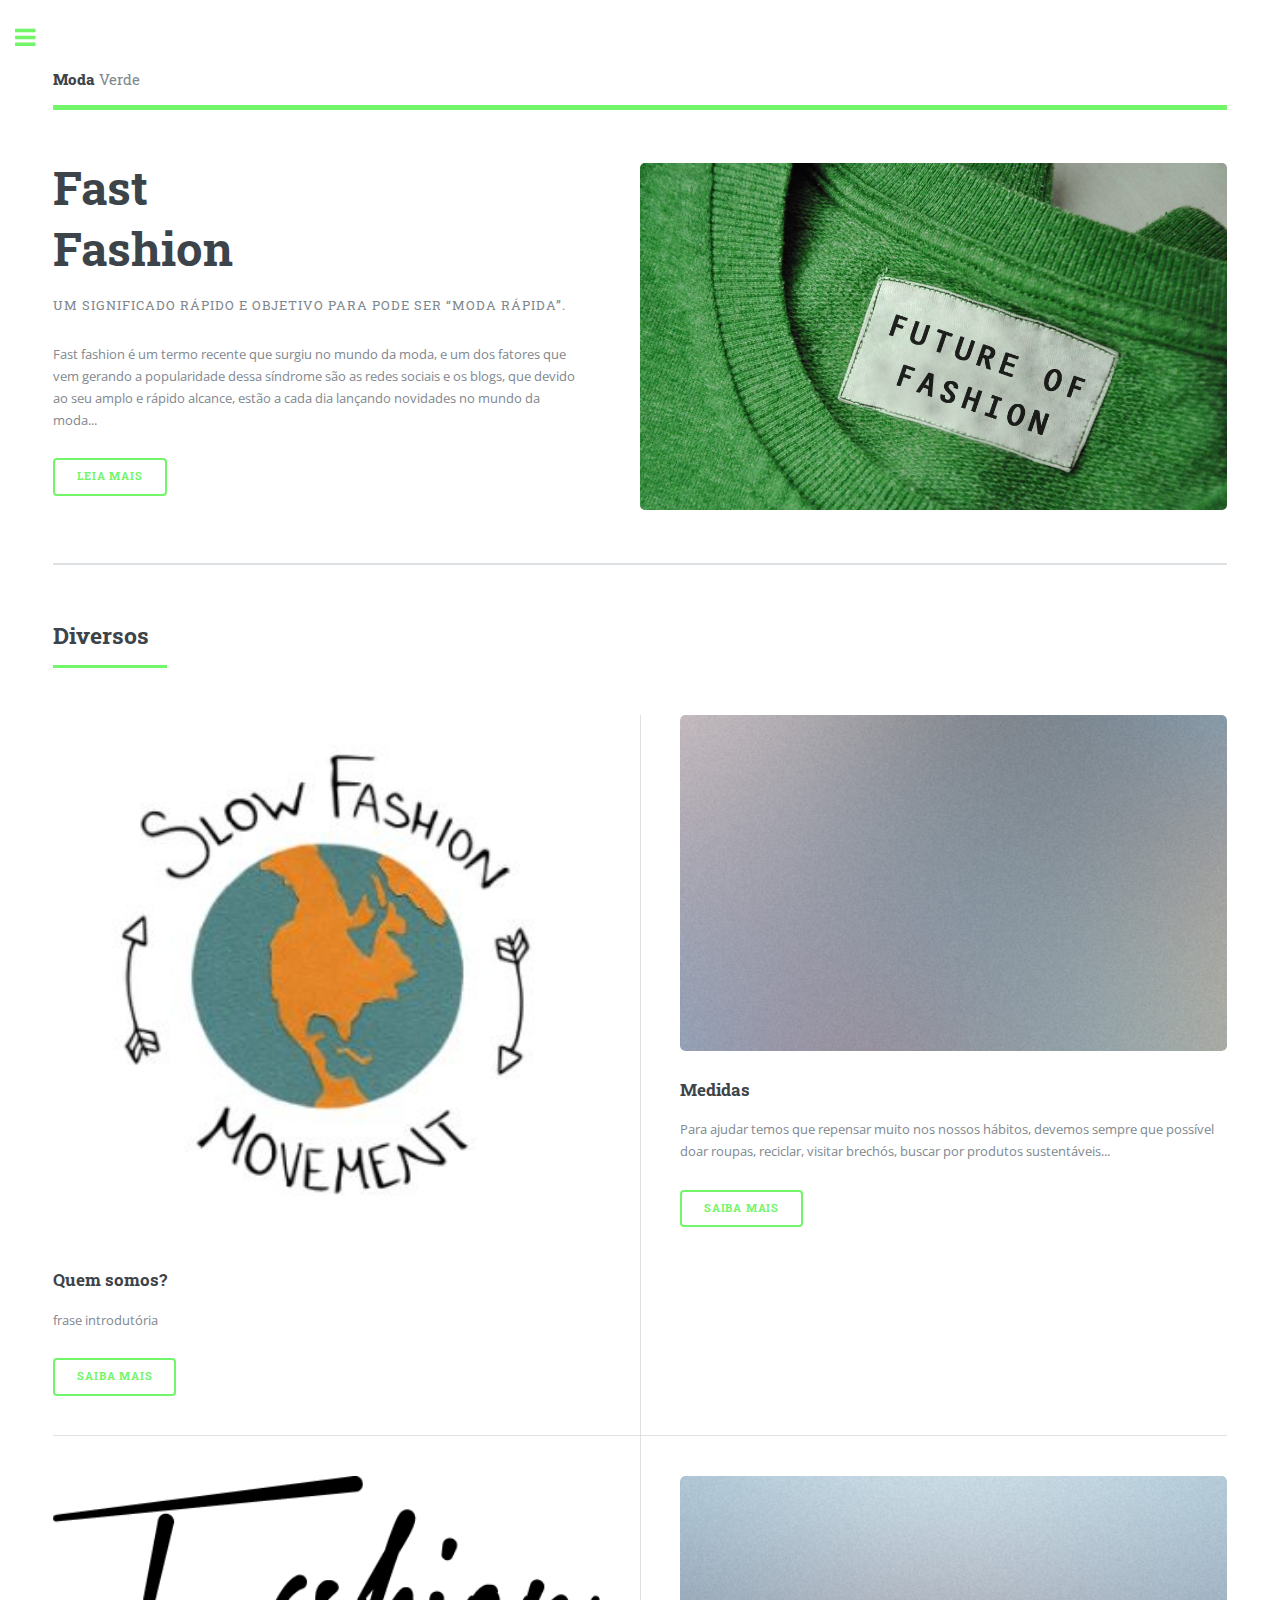
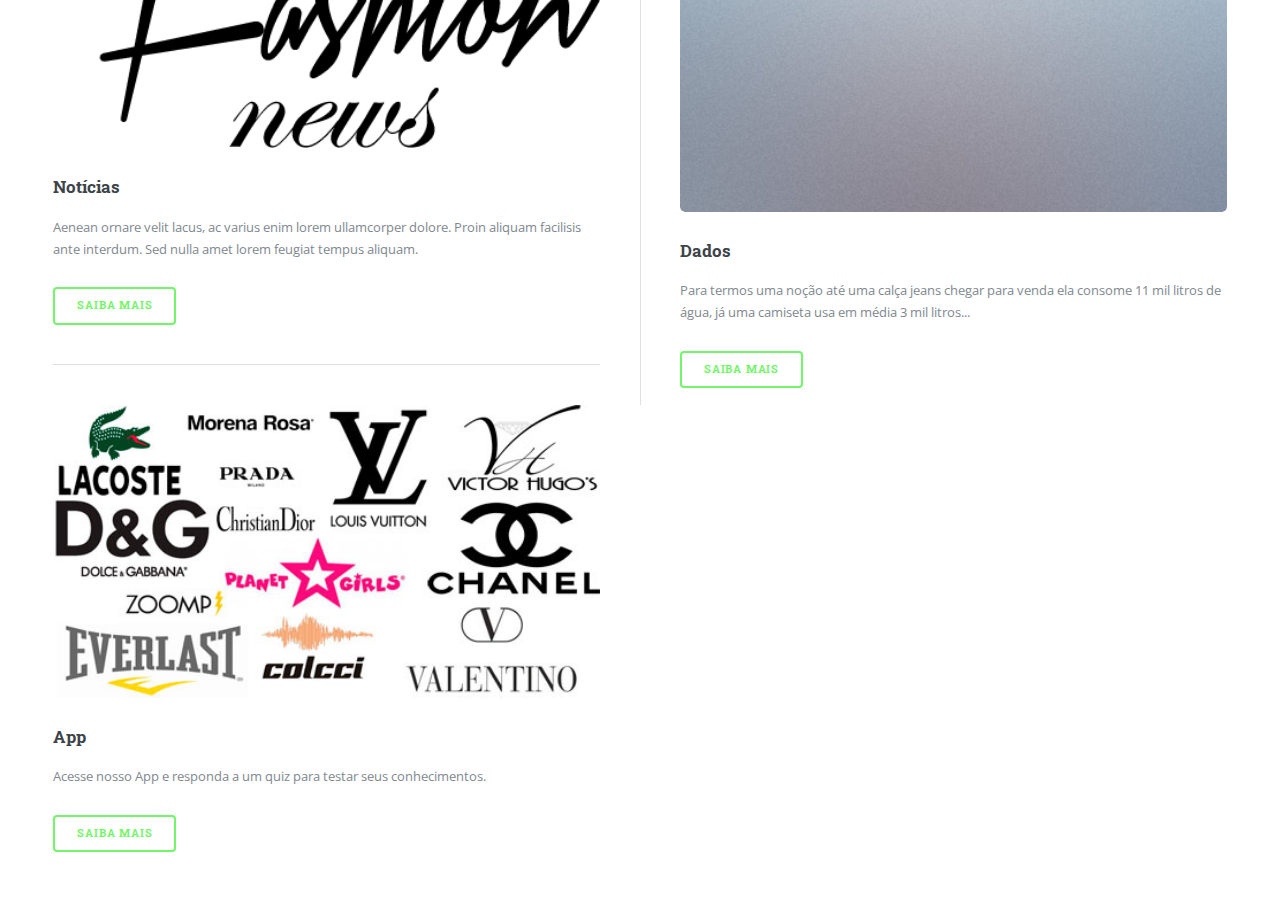
==== commit 3b093e06: "ds" ====
--- a/index.html
+++ b/index.html
@@ -18,7 +18,7 @@
 
 							<!-- Header -->
 								<header id="header">
-									<a href="elements.html" class="logo"><strong>Moda</strong> Verde</a>
+									<a href="index.html" class="logo"><strong>Moda</strong> Verde</a>
 								</header>
 
 							<!-- Banner -->
@@ -29,13 +29,13 @@
 											Fashion</h1>
 											<p>Um significado rápido e objetivo para pode ser “moda rápida”.</p>
 										</header>
-										<p>Fast fashion é um termo recente que surgiu no mundo da moda, e um dos fatores que vem gerando a popularidade dessa síndrome é o seu amplo e rápido alcance da indústria que cada dia lança mais e mais novidades ditas imperdiveís.</p>
+										<p>Fast fashion é um termo recente que surgiu no mundo da moda, e um dos fatores que vem gerando a popularidade dessa síndrome são as redes sociais e os blogs, que devido ao seu amplo e rápido alcance, estão a cada dia lançando novidades no mundo da moda...</p>
 										<ul class="actions">
-											<li><a href="#" class="button big">Leia Mais</a></li>
+											<li><a href="oqueé.html" class="button big">Leia Mais</a></li>
 										</ul>
 									</div>
 									<span class="image object">
-										<img src="images/pic10.jpg"/>
+										<img src="images/pic10.jpg" alt="" />
 									</span>
 								</section>
 
@@ -46,44 +46,44 @@
 									</header>
 									<div class="posts">
 										<article>
-											<a href="quemsomos.html" class="image"><img src="images/pic01.jpg"/></a>
+											<a href="#" class="image"><img src="images/pic01.jpg" alt="" /></a>
 											<h3>Quem somos?</h3>
-											<p>Um grupo se concientizando para então concientizar outros grupos, afim de um mundo que dure mais nas nossas mãos... </p>
+											<p>frase introdutória</p>
 											<ul class="actions">
-												<li><a href="quemsomos.html" class="button">Leia Mais</a></li>
+												<li><a href="quemsomos.html" class="button">Saiba Mais</a></li>
 											</ul>
 										</article>
 										<article>
-											<a href="medidas.html" class="image"><img src="images/pic02.jpg"/></a>
+											<a href="#" class="image"><img src="images/pic02.jpg" alt="" /></a>
 											<h3>Medidas</h3>
 											<p>Para ajudar temos que repensar muito nos nossos hábitos, devemos sempre que possível doar roupas, reciclar, visitar  brechós, buscar por produtos sustentáveis...</p>
 											<ul class="actions">
-												<li><a href="medidas.html" class="button">Leia Mais</a></li>
+												<li><a href="medidas.html" class="button">Saiba Mais</a></li>
 											</ul>
 										</article>
 										<article>
-											<a href="noticias.html" class="image"><img src="images/pic03.jpg"/></a>
+											<a href="#" class="image"><img src="images/pic03.jpg" alt="" /></a>
 											<h3>Notícias</h3>
 											<p>Aenean ornare velit lacus, ac varius enim lorem ullamcorper dolore. Proin aliquam facilisis ante interdum. Sed nulla amet lorem feugiat tempus aliquam.</p>
 											<ul class="actions">
-												<li><a href="moticias.html" class="button">Leia Mais</a></li>
+												<li><a href="noticias.html" class="button">Saiba Mais</a></li>
 											</ul>
 										</article>
 										<article>
-											<a href="dados.html" class="image"><img src="images/pic04.jpg"/></a>
+											<a href="#" class="image"><img src="images/pic04.jpg" alt="" /></a>
 											<h3>Dados</h3>
 											<p>Para termos uma noção até uma calça jeans chegar para venda ela consome 11 mil litros de água, já uma camiseta usa em média 3 mil litros...
 </p>
 											<ul class="actions">
-												<li><a href="dados.html" class="button">Leia Mais</a></li>
+												<li><a href="dados.html" class="button">Saiba Mais</a></li>
 											</ul>
 										</article>
 										<article>
-											<a href="app.html" class="image"><img src="images/pic05.jpg"/></a>
+											<a href="#" class="image"><img src="images/pic05.jpg" alt="" /></a>
 											<h3>App</h3>
 											<p>Acesse nosso App e responda a um quiz para testar seus conhecimentos.</p>
 											<ul class="actions">
-												<li><a href="app.html" class="button">Leia Mais</a></li>
+												<li><a href="app.html" class="button">Saiba Mais</a></li>
 											</ul>
 										</article>
 										</div>
@@ -125,11 +125,11 @@
 									</header>
 									<div class="mini-posts">
 										<article>
-											<a href="brecho.html" class="image"><img src="images/piccatexia.jpeg"/></a>
-											<p>O Catexia é um brécho que tem como ideia base, assim como a maiores dos bréchos, a importancia que as roupas usadas tem, transferindo energia e experiencias.</p>
+											<a href="#" class="image"><img src="images/pic07.jpeg" alt="" /></a>
+											<p>O Catexia </p>
 										</article>
 										<article>
-											<a href="#" class="image"><img src="images/pic09.jpg"/></a>
+											<a href="#" class="image"><img src="images/pic09.jpg" alt="" /></a>
 											<p>Aenean ornare velit lacus, ac varius enim lorem ullamcorper dolore aliquam.</p>
 										</article>
 									</div>
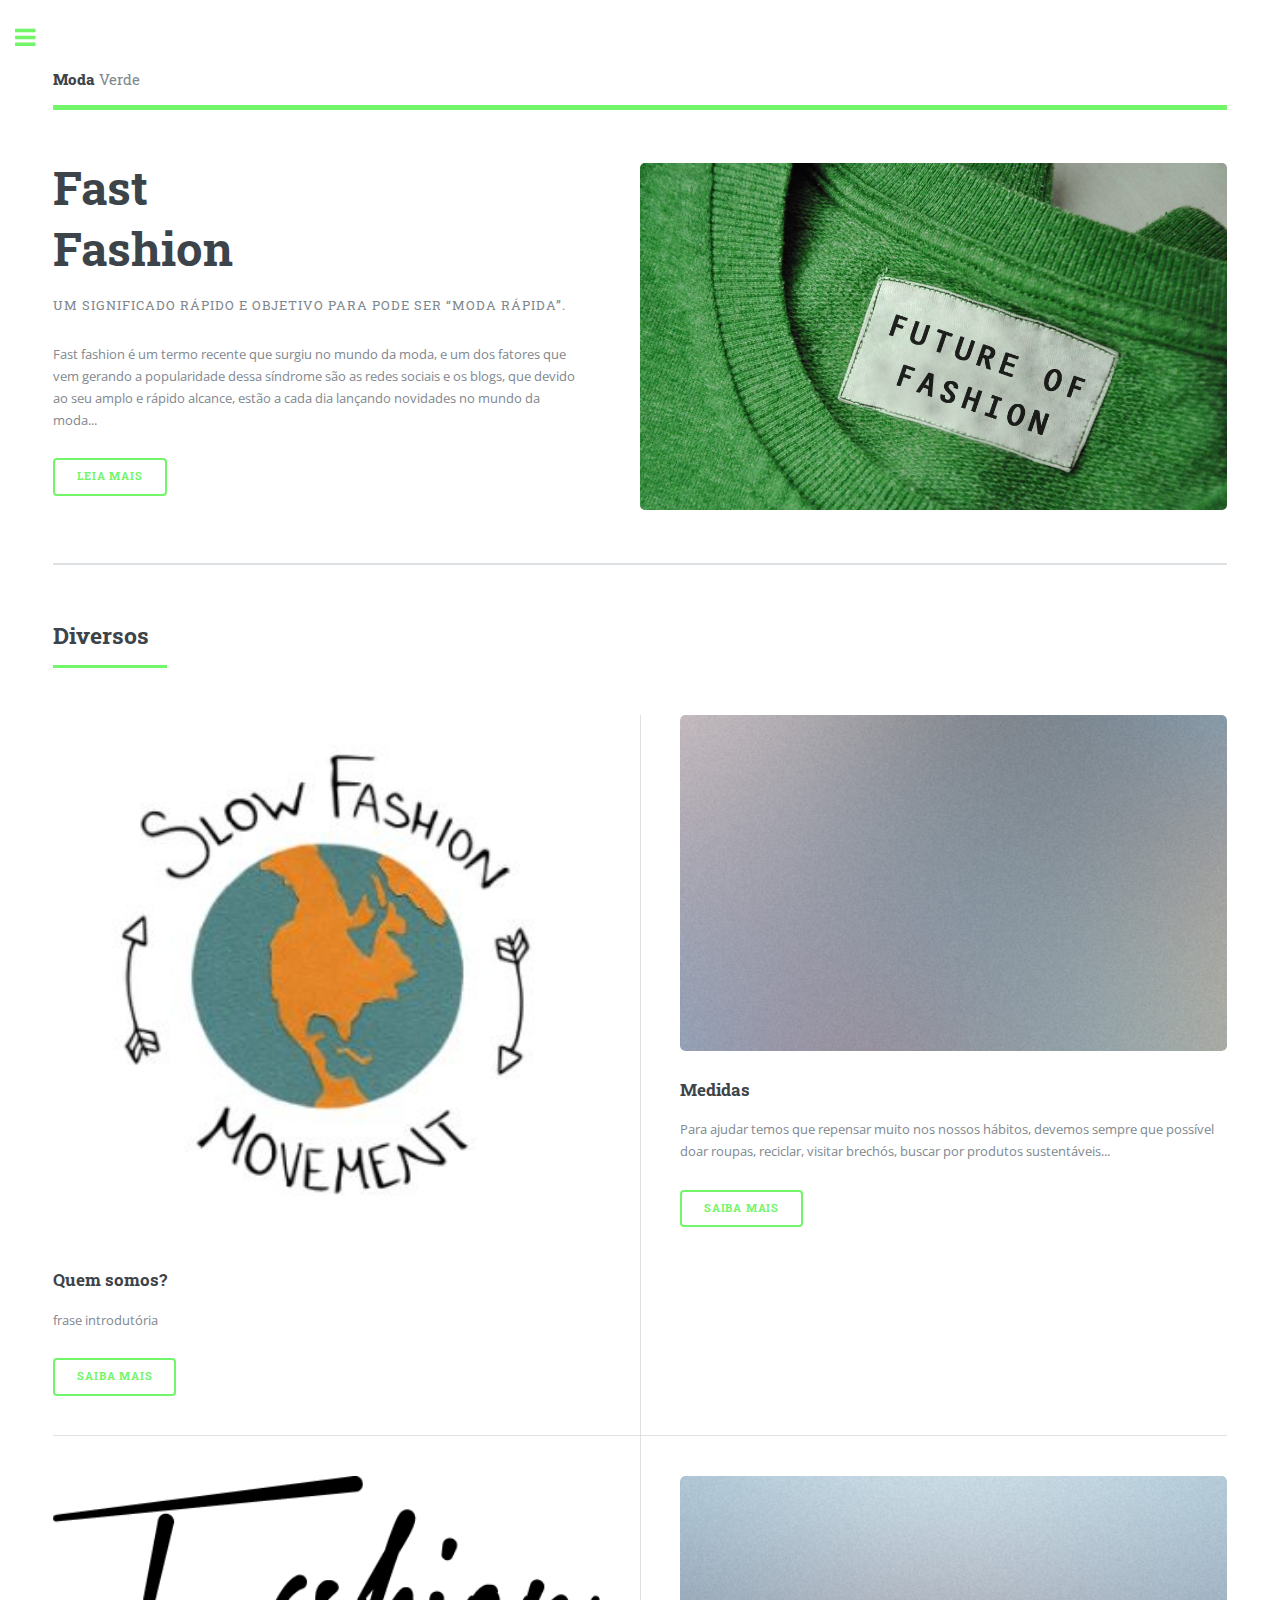
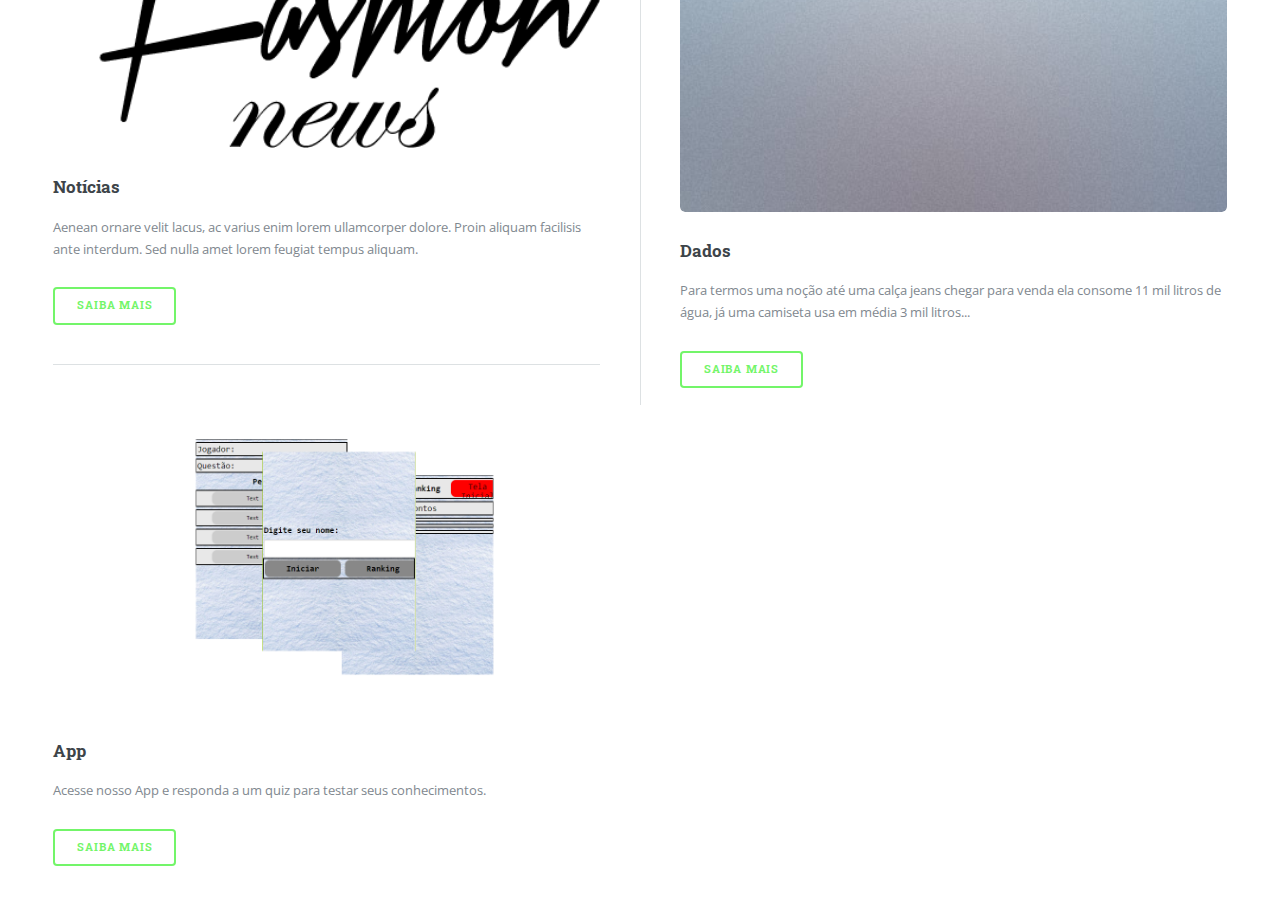
==== commit 39ca48b5: "a" ====
--- a/index.html
+++ b/index.html
@@ -31,7 +31,7 @@
 										</header>
 										<p>Fast fashion é um termo recente que surgiu no mundo da moda, e um dos fatores que vem gerando a popularidade dessa síndrome são as redes sociais e os blogs, que devido ao seu amplo e rápido alcance, estão a cada dia lançando novidades no mundo da moda...</p>
 										<ul class="actions">
-											<li><a href="oqueé.html" class="button big">Leia Mais</a></li>
+											<li><a href="#" class="button big">Leia Mais</a></li>
 										</ul>
 									</div>
 									<span class="image object">
@@ -50,7 +50,7 @@
 											<h3>Quem somos?</h3>
 											<p>frase introdutória</p>
 											<ul class="actions">
-												<li><a href="quemsomos.html" class="button">Saiba Mais</a></li>
+												<li><a href="#" class="button">Saiba Mais</a></li>
 											</ul>
 										</article>
 										<article>
@@ -58,7 +58,7 @@
 											<h3>Medidas</h3>
 											<p>Para ajudar temos que repensar muito nos nossos hábitos, devemos sempre que possível doar roupas, reciclar, visitar  brechós, buscar por produtos sustentáveis...</p>
 											<ul class="actions">
-												<li><a href="medidas.html" class="button">Saiba Mais</a></li>
+												<li><a href="#" class="button">Saiba Mais</a></li>
 											</ul>
 										</article>
 										<article>
@@ -66,7 +66,7 @@
 											<h3>Notícias</h3>
 											<p>Aenean ornare velit lacus, ac varius enim lorem ullamcorper dolore. Proin aliquam facilisis ante interdum. Sed nulla amet lorem feugiat tempus aliquam.</p>
 											<ul class="actions">
-												<li><a href="noticias.html" class="button">Saiba Mais</a></li>
+												<li><a href="#" class="button">Saiba Mais</a></li>
 											</ul>
 										</article>
 										<article>
@@ -75,15 +75,15 @@
 											<p>Para termos uma noção até uma calça jeans chegar para venda ela consome 11 mil litros de água, já uma camiseta usa em média 3 mil litros...
 </p>
 											<ul class="actions">
-												<li><a href="dados.html" class="button">Saiba Mais</a></li>
+												<li><a href="#" class="button">Saiba Mais</a></li>
 											</ul>
 										</article>
 										<article>
-											<a href="#" class="image"><img src="images/pic05.jpg" alt="" /></a>
+											<a href="#" class="image"><img src="images/picapp.png" alt="" /></a>
 											<h3>App</h3>
 											<p>Acesse nosso App e responda a um quiz para testar seus conhecimentos.</p>
 											<ul class="actions">
-												<li><a href="app.html" class="button">Saiba Mais</a></li>
+												<li><a href="#" class="button">Saiba Mais</a></li>
 											</ul>
 										</article>
 										</div>
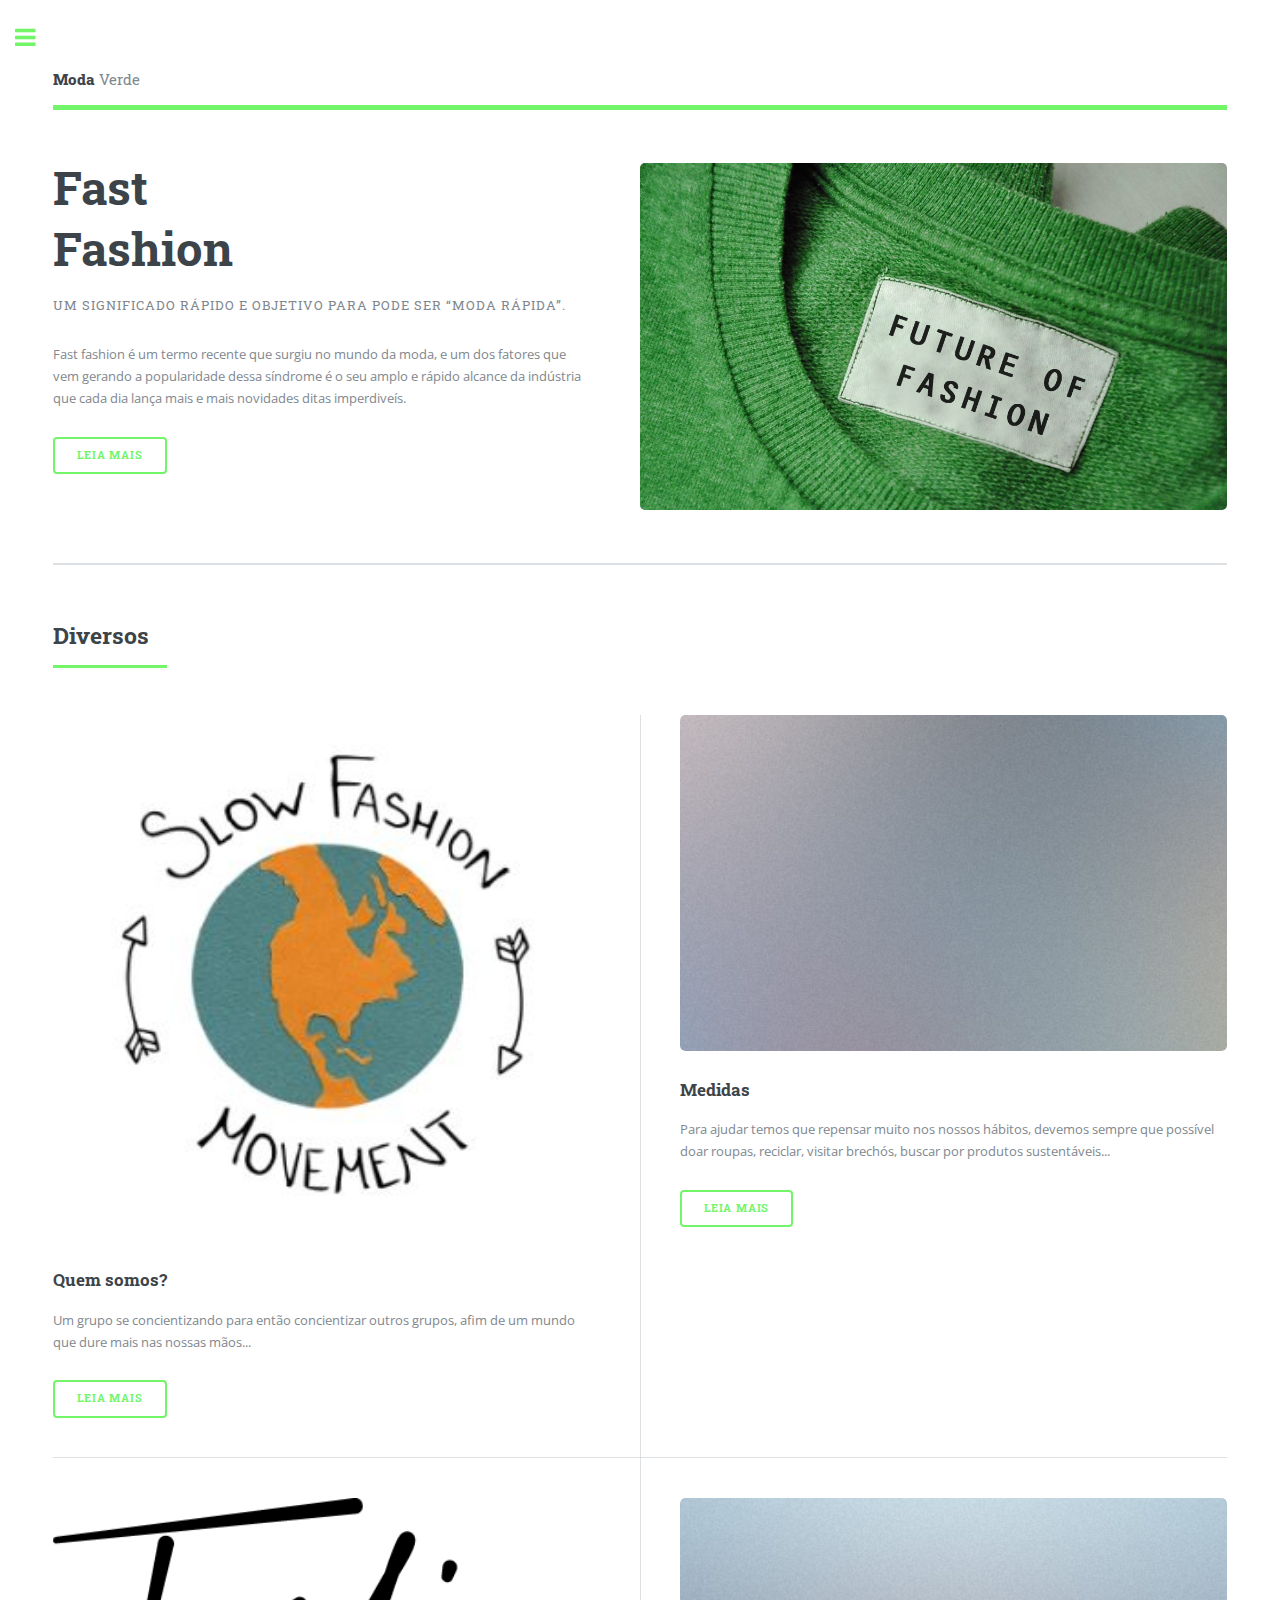
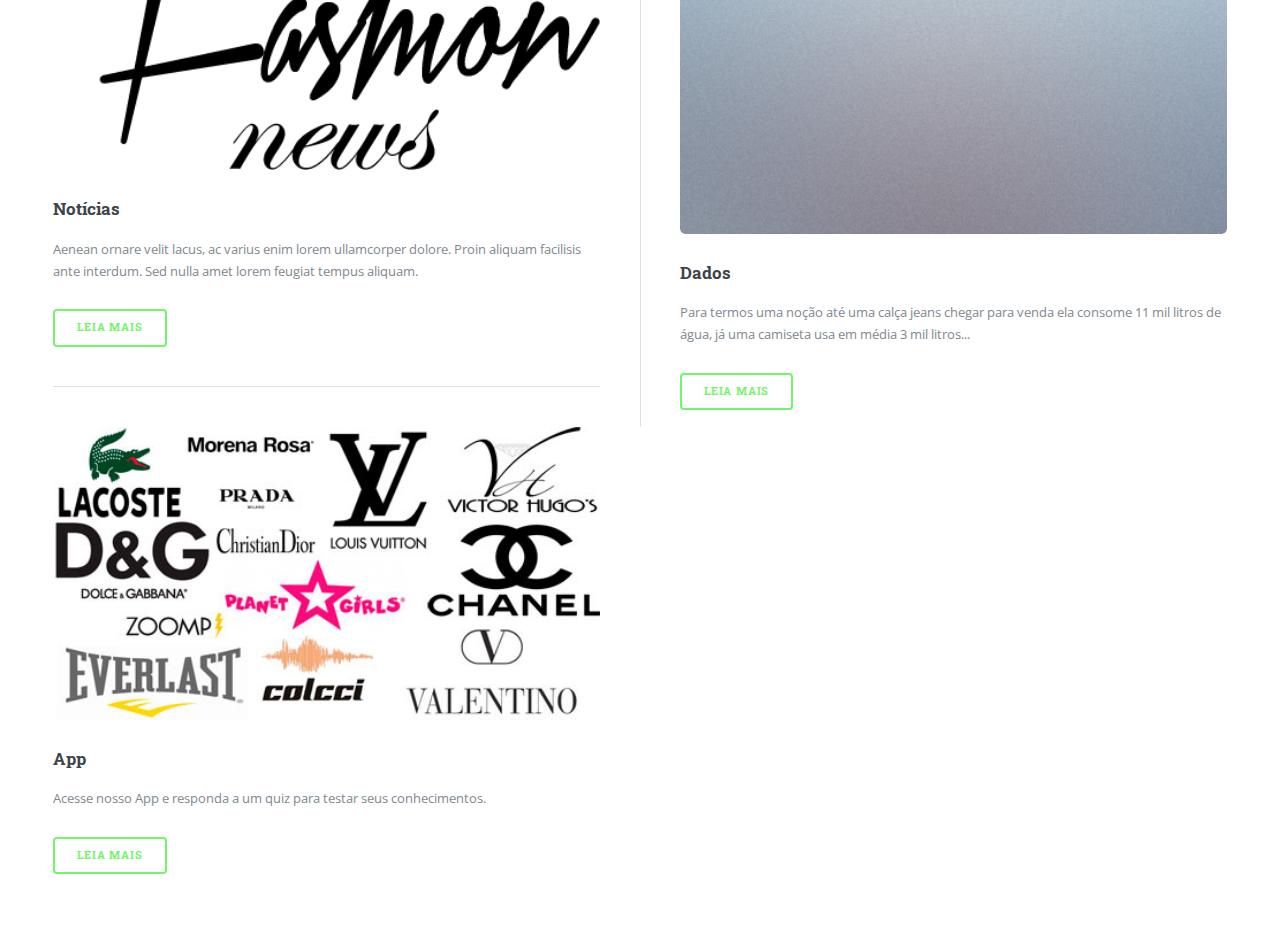
==== commit bde1f401: "update quase final" ====
--- a/index.html
+++ b/index.html
@@ -29,13 +29,13 @@
 											Fashion</h1>
 											<p>Um significado rápido e objetivo para pode ser “moda rápida”.</p>
 										</header>
-										<p>Fast fashion é um termo recente que surgiu no mundo da moda, e um dos fatores que vem gerando a popularidade dessa síndrome são as redes sociais e os blogs, que devido ao seu amplo e rápido alcance, estão a cada dia lançando novidades no mundo da moda...</p>
+										<p>Fast fashion é um termo recente que surgiu no mundo da moda, e um dos fatores que vem gerando a popularidade dessa síndrome é o seu amplo e rápido alcance da indústria que cada dia lança mais e mais novidades ditas imperdiveís.</p>
 										<ul class="actions">
 											<li><a href="#" class="button big">Leia Mais</a></li>
 										</ul>
 									</div>
 									<span class="image object">
-										<img src="images/pic10.jpg" alt="" />
+										<img src="images/pic10.jpg"/>
 									</span>
 								</section>
 
@@ -46,44 +46,44 @@
 									</header>
 									<div class="posts">
 										<article>
-											<a href="#" class="image"><img src="images/pic01.jpg" alt="" /></a>
+											<a href="quemsomos.html" class="image"><img src="images/pic01.jpg"/></a>
 											<h3>Quem somos?</h3>
-											<p>frase introdutória</p>
+											<p>Um grupo se concientizando para então concientizar outros grupos, afim de um mundo que dure mais nas nossas mãos... </p>
 											<ul class="actions">
-												<li><a href="#" class="button">Saiba Mais</a></li>
+												<li><a href="quemsomos.html" class="button">Leia Mais</a></li>
 											</ul>
 										</article>
 										<article>
-											<a href="#" class="image"><img src="images/pic02.jpg" alt="" /></a>
+											<a href="medidas.html" class="image"><img src="images/pic02.jpg"/></a>
 											<h3>Medidas</h3>
 											<p>Para ajudar temos que repensar muito nos nossos hábitos, devemos sempre que possível doar roupas, reciclar, visitar  brechós, buscar por produtos sustentáveis...</p>
 											<ul class="actions">
-												<li><a href="#" class="button">Saiba Mais</a></li>
+												<li><a href="medidas.html" class="button">Leia Mais</a></li>
 											</ul>
 										</article>
 										<article>
-											<a href="#" class="image"><img src="images/pic03.jpg" alt="" /></a>
+											<a href="noticias.html" class="image"><img src="images/pic03.jpg"/></a>
 											<h3>Notícias</h3>
 											<p>Aenean ornare velit lacus, ac varius enim lorem ullamcorper dolore. Proin aliquam facilisis ante interdum. Sed nulla amet lorem feugiat tempus aliquam.</p>
 											<ul class="actions">
-												<li><a href="#" class="button">Saiba Mais</a></li>
+												<li><a href="moticias.html" class="button">Leia Mais</a></li>
 											</ul>
 										</article>
 										<article>
-											<a href="#" class="image"><img src="images/pic04.jpg" alt="" /></a>
+											<a href="dados.html" class="image"><img src="images/pic04.jpg"/></a>
 											<h3>Dados</h3>
 											<p>Para termos uma noção até uma calça jeans chegar para venda ela consome 11 mil litros de água, já uma camiseta usa em média 3 mil litros...
 </p>
 											<ul class="actions">
-												<li><a href="#" class="button">Saiba Mais</a></li>
+												<li><a href="dados.html" class="button">Leia Mais</a></li>
 											</ul>
 										</article>
 										<article>
-											<a href="#" class="image"><img src="images/picapp.png" alt="" /></a>
+											<a href="app.html" class="image"><img src="images/pic05.jpg"/></a>
 											<h3>App</h3>
 											<p>Acesse nosso App e responda a um quiz para testar seus conhecimentos.</p>
 											<ul class="actions">
-												<li><a href="#" class="button">Saiba Mais</a></li>
+												<li><a href="app.html" class="button">Leia Mais</a></li>
 											</ul>
 										</article>
 										</div>
@@ -108,6 +108,7 @@
 										<li>
 											<span class="opener">Medidas</span>
 											<ul>
+												<li><a href="medidas.html">Meidas em Geral</a></li>
 												<li><a href="brecho.html">Brechós</a></li>
 												<li><a href="marcas.html">Marcas Sustentáveis</a></li>
 											</ul>
@@ -125,17 +126,9 @@
 									</header>
 									<div class="mini-posts">
 										<article>
-											<a href="#" class="image"><img src="images/pic07.jpeg" alt="" /></a>
-											<p>O Catexia </p>
+											<a href="brecho.html" class="image"><img src="images/piccatexia.jpeg"/></a>
+											<p>O Catexia é um brécho que tem como ideia base, assim como a maiores dos bréchos, a importancia que as roupas usadas tem, transferindo energia e experiencias.</p>
 										</article>
-										<article>
-											<a href="#" class="image"><img src="images/pic09.jpg" alt="" /></a>
-											<p>Aenean ornare velit lacus, ac varius enim lorem ullamcorper dolore aliquam.</p>
-										</article>
-									</div>
-									<ul class="actions">
-										<li><a href="#" class="button">Mais</a></li>
-									</ul>
 								</section>
 
 							<!-- Section -->
@@ -143,20 +136,21 @@
 									<header class="major">
 										<h2>Fale conosco</h2>
 									</header>
-									<p>Aqui é um textozinho pra falar pra glr que eles podem tirar duvidas conosco sobre qq coisa de FastFashion</p>
+									<p>Entre em contato conosco por meio dos contatos de email e telefone ou pelo preenchimento do formulário.</p>
 									<ul class="contact">
-										<li class="fa-envelope-o"><a href="#">dollyvinga@gmail.com</a></li>
+										<li class="fa-envelope-o"><p>dollyvinga@gmail.com</p></li>
 										<li class="fa-phone">(19)99725-3373</li>
-										<li class="fa-home">thiago boto fé<br />
-										Nashville, TN 00000-0000</li>
+										<li class="fa-home">Unip Swift - Campinas<br />
+										Av. Comendador Enzo Ferrari, 280 - 13045-770</li>
 									</ul>
 								</section>
-
-							<!-- Footer -->
-								<footer id="footer">
-									<p class="copyright">&copy; Untitled. All rights reserved. Demo Images: <a href="https://unsplash.com">Unsplash</a>. Design: <a href="https://html5up.net">HTML5 UP</a>.</p>
-								</footer>
-
+								<div class="col-12">
+									<textarea name="demo-message" id="demo-message" placeholder="Enter your message" rows="6"></textarea>
+								</div>
+									<ul class="actions">
+										<li><input type="submit" value="Enviar" class="primary" /></li>
+									</ul>
+								</div>
 						</div>
 					</div>
 
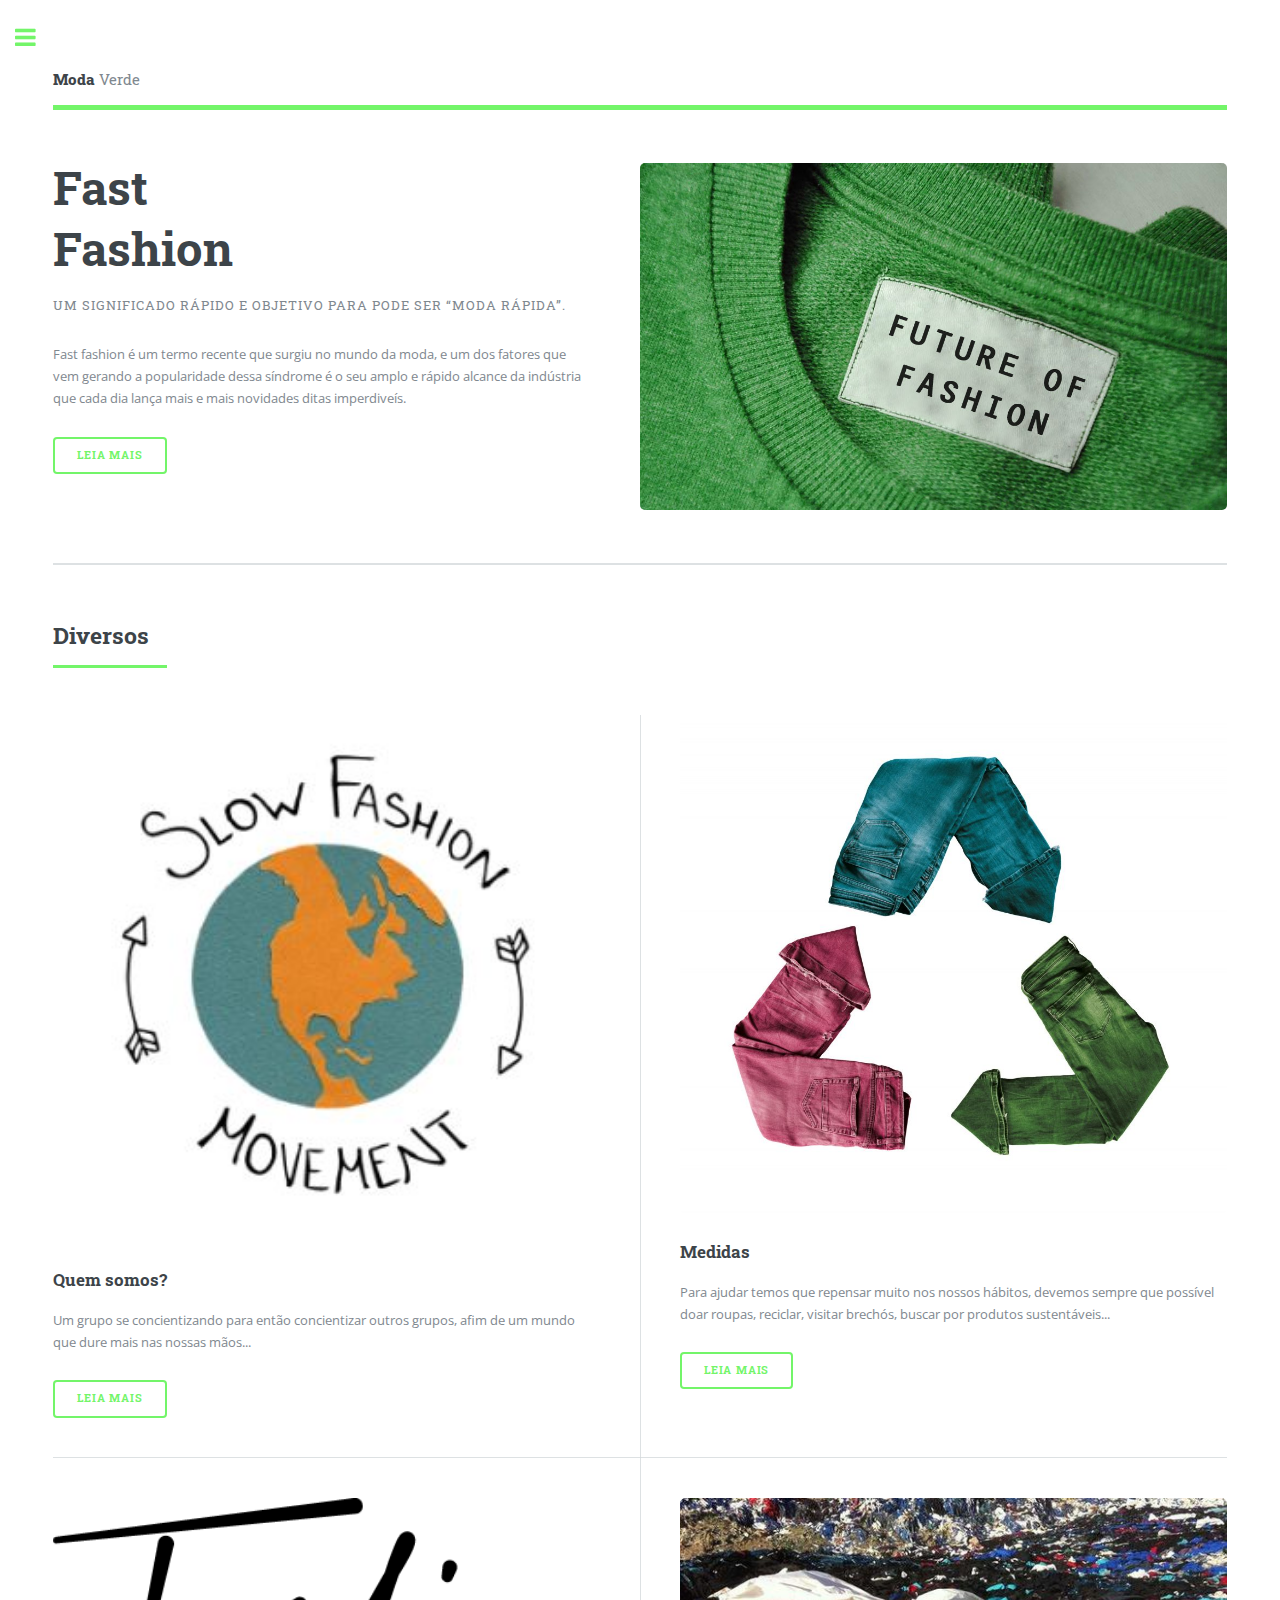
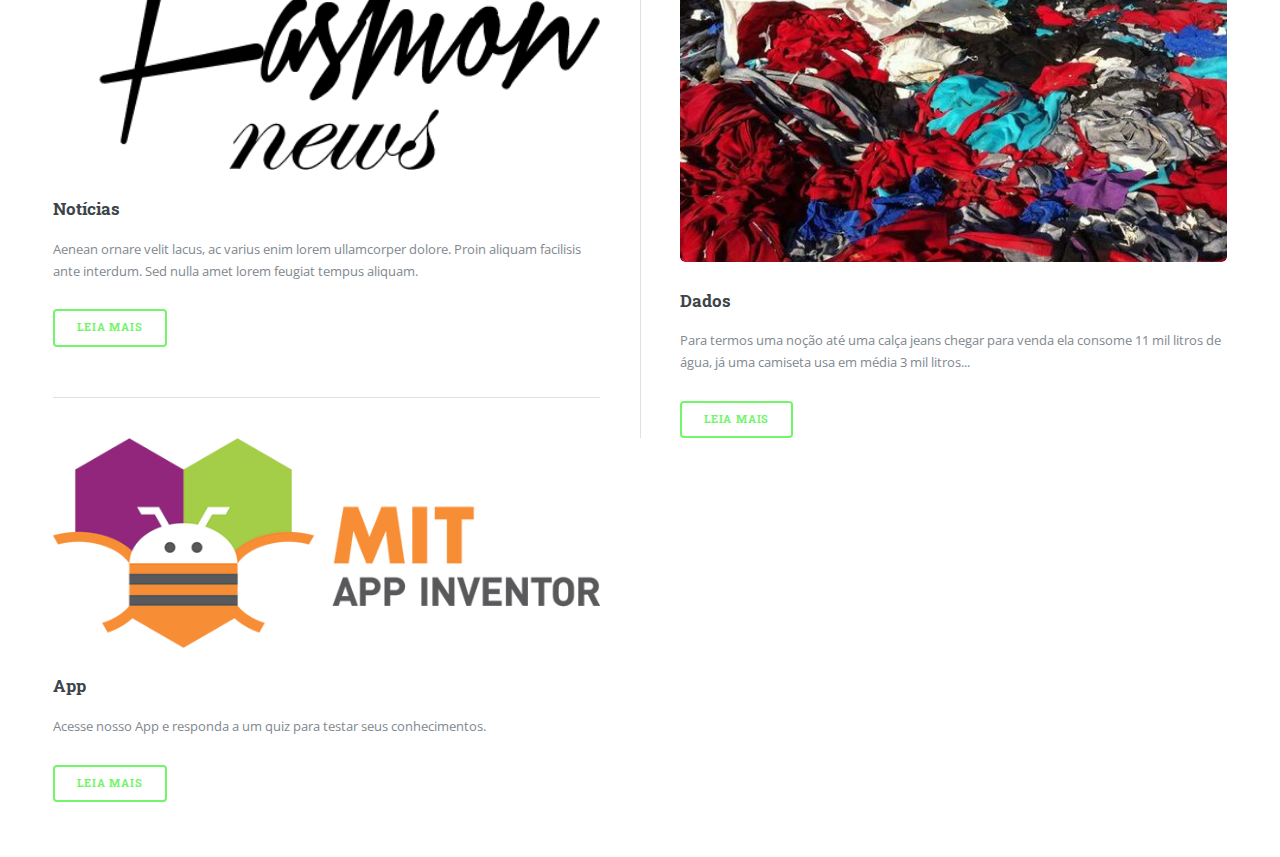
==== commit 725d8fd9: "update quase la" ====
--- a/index.html
+++ b/index.html
@@ -46,7 +46,7 @@
 									</header>
 									<div class="posts">
 										<article>
-											<a href="quemsomos.html" class="image"><img src="images/pic01.jpg"/></a>
+											<a href="quemsomos.html" class="image"><img src="images/picquemsomos.jpg"/></a>
 											<h3>Quem somos?</h3>
 											<p>Um grupo se concientizando para então concientizar outros grupos, afim de um mundo que dure mais nas nossas mãos... </p>
 											<ul class="actions">
@@ -54,7 +54,7 @@
 											</ul>
 										</article>
 										<article>
-											<a href="medidas.html" class="image"><img src="images/pic02.jpg"/></a>
+											<a href="medidas.html" class="image"><img src="images/picmedidas.jpg"/></a>
 											<h3>Medidas</h3>
 											<p>Para ajudar temos que repensar muito nos nossos hábitos, devemos sempre que possível doar roupas, reciclar, visitar  brechós, buscar por produtos sustentáveis...</p>
 											<ul class="actions">
@@ -62,7 +62,7 @@
 											</ul>
 										</article>
 										<article>
-											<a href="noticias.html" class="image"><img src="images/pic03.jpg"/></a>
+											<a href="noticias.html" class="image"><img src="images/picnoticias.jpg"/></a>
 											<h3>Notícias</h3>
 											<p>Aenean ornare velit lacus, ac varius enim lorem ullamcorper dolore. Proin aliquam facilisis ante interdum. Sed nulla amet lorem feugiat tempus aliquam.</p>
 											<ul class="actions">
@@ -70,16 +70,15 @@
 											</ul>
 										</article>
 										<article>
-											<a href="dados.html" class="image"><img src="images/pic04.jpg"/></a>
+											<a href="dados.html" class="image"><img src="images/picdados.jpg"/></a>
 											<h3>Dados</h3>
-											<p>Para termos uma noção até uma calça jeans chegar para venda ela consome 11 mil litros de água, já uma camiseta usa em média 3 mil litros...
-</p>
+											<p>Para termos uma noção até uma calça jeans chegar para venda ela consome 11 mil litros de água, já uma camiseta usa em média 3 mil litros...</p>
 											<ul class="actions">
 												<li><a href="dados.html" class="button">Leia Mais</a></li>
 											</ul>
 										</article>
 										<article>
-											<a href="app.html" class="image"><img src="images/pic05.jpg"/></a>
+											<a href="app.html" class="image"><img src="images/picapp.png"/></a>
 											<h3>App</h3>
 											<p>Acesse nosso App e responda a um quiz para testar seus conhecimentos.</p>
 											<ul class="actions">
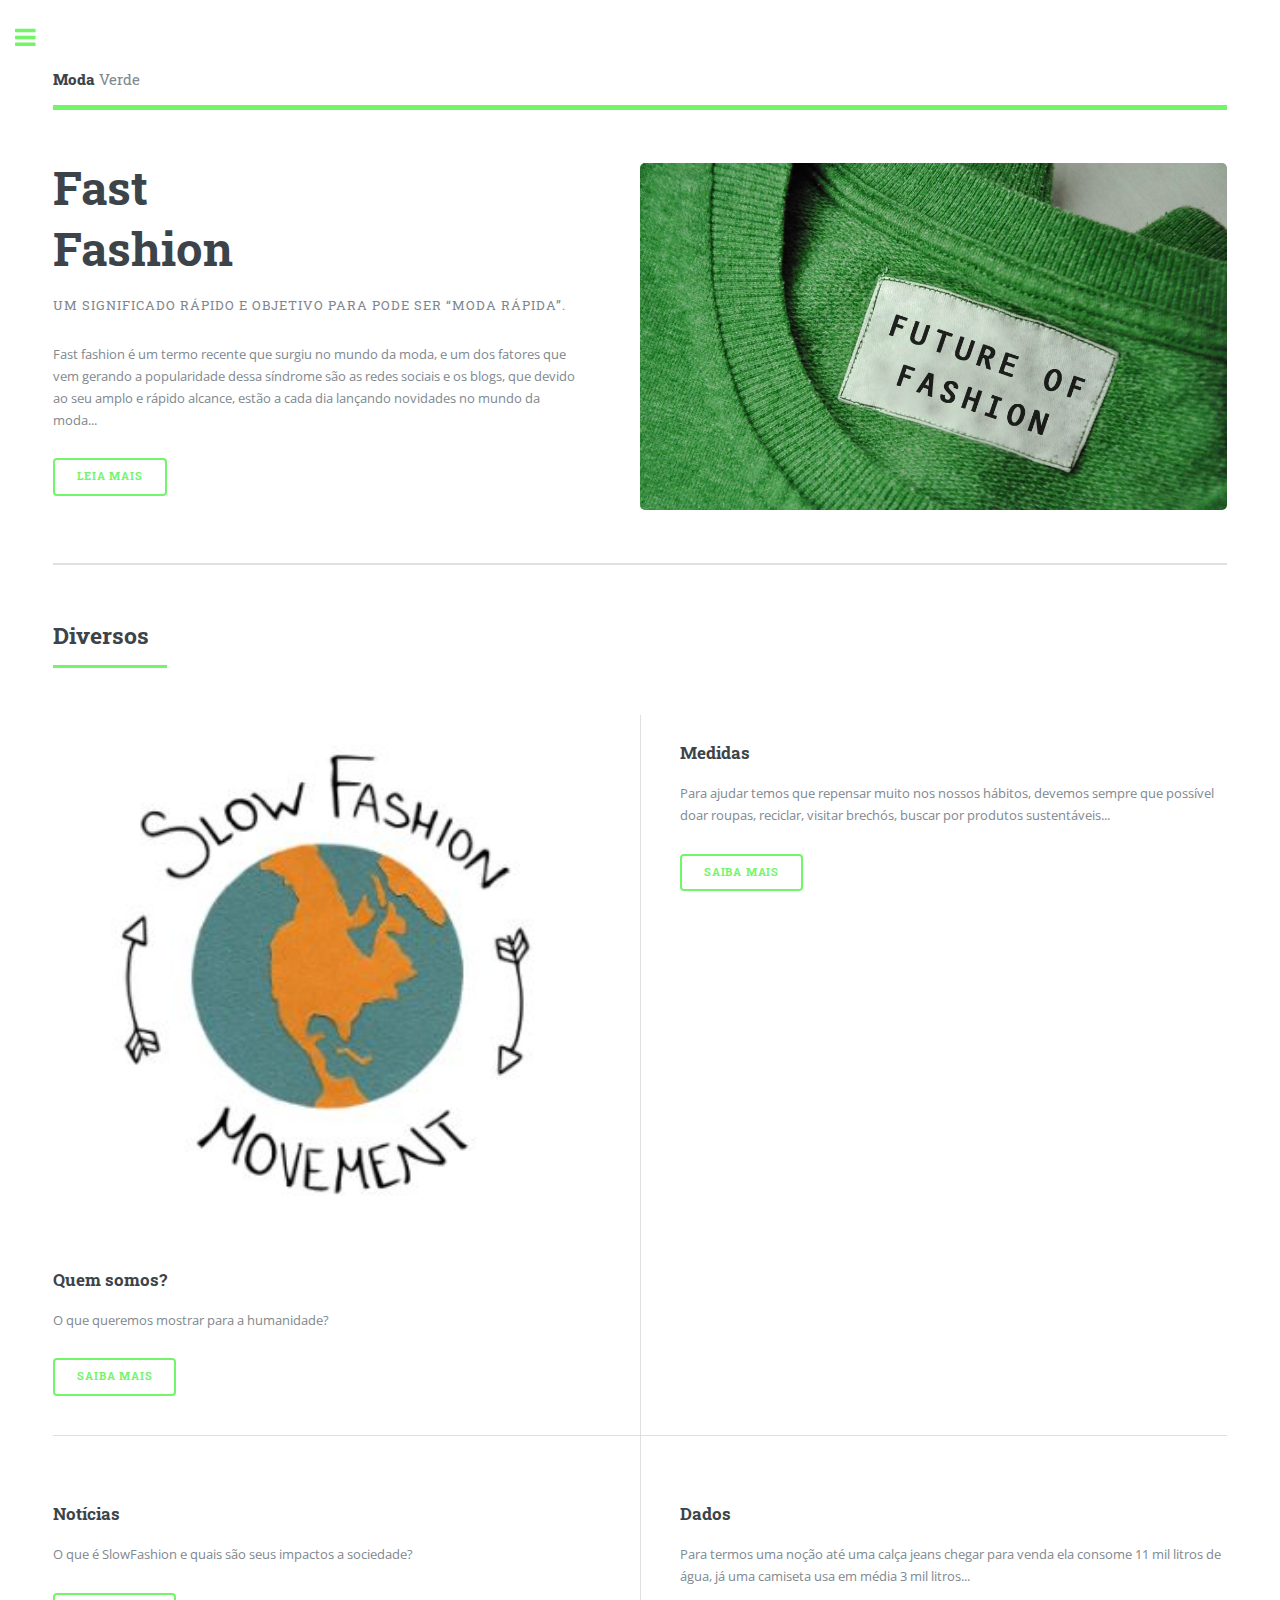
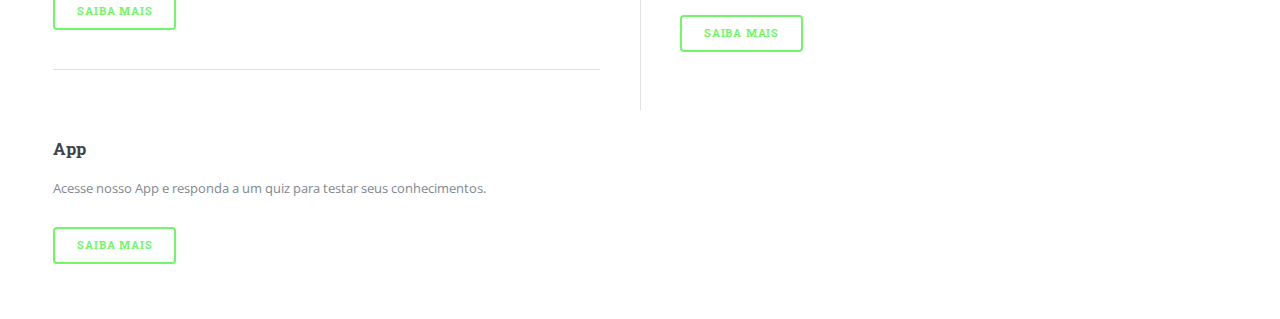
==== commit 2b8bb704: "ok" ====
--- a/index.html
+++ b/index.html
@@ -29,13 +29,13 @@
 											Fashion</h1>
 											<p>Um significado rápido e objetivo para pode ser “moda rápida”.</p>
 										</header>
-										<p>Fast fashion é um termo recente que surgiu no mundo da moda, e um dos fatores que vem gerando a popularidade dessa síndrome é o seu amplo e rápido alcance da indústria que cada dia lança mais e mais novidades ditas imperdiveís.</p>
+										<p>Fast fashion é um termo recente que surgiu no mundo da moda, e um dos fatores que vem gerando a popularidade dessa síndrome são as redes sociais e os blogs, que devido ao seu amplo e rápido alcance, estão a cada dia lançando novidades no mundo da moda...</p>
 										<ul class="actions">
-											<li><a href="#" class="button big">Leia Mais</a></li>
+											<li><a href="oqueé.html" class="button big">Leia Mais</a></li>
 										</ul>
 									</div>
 									<span class="image object">
-										<img src="images/pic10.jpg"/>
+										<img src="images/pic10.jpg" alt="" />
 									</span>
 								</section>
 
@@ -46,43 +46,44 @@
 									</header>
 									<div class="posts">
 										<article>
-											<a href="quemsomos.html" class="image"><img src="images/picquemsomos.jpg"/></a>
+											<a href="quemsomos.html" class="image"><img src="images/pic01.jpg" alt="" /></a>
 											<h3>Quem somos?</h3>
-											<p>Um grupo se concientizando para então concientizar outros grupos, afim de um mundo que dure mais nas nossas mãos... </p>
+											<p>O que queremos mostrar para a humanidade?</p>
 											<ul class="actions">
-												<li><a href="quemsomos.html" class="button">Leia Mais</a></li>
+												<li><a href="quemsomos.html" class="button">Saiba Mais</a></li>
 											</ul>
 										</article>
 										<article>
-											<a href="medidas.html" class="image"><img src="images/picmedidas.jpg"/></a>
+											<a href="#" class="image"><img src="images/pic02.jpg" alt="" /></a>
 											<h3>Medidas</h3>
 											<p>Para ajudar temos que repensar muito nos nossos hábitos, devemos sempre que possível doar roupas, reciclar, visitar  brechós, buscar por produtos sustentáveis...</p>
 											<ul class="actions">
-												<li><a href="medidas.html" class="button">Leia Mais</a></li>
+												<li><a href="#" class="button">Saiba Mais</a></li>
 											</ul>
 										</article>
 										<article>
-											<a href="noticias.html" class="image"><img src="images/picnoticias.jpg"/></a>
+											<a href="noticias.html" class="image"><img src="images/pic03.jpg" alt="" /></a>
 											<h3>Notícias</h3>
-											<p>Aenean ornare velit lacus, ac varius enim lorem ullamcorper dolore. Proin aliquam facilisis ante interdum. Sed nulla amet lorem feugiat tempus aliquam.</p>
+											<p>O que é SlowFashion e quais são seus impactos a sociedade?</p>
 											<ul class="actions">
-												<li><a href="moticias.html" class="button">Leia Mais</a></li>
+												<li><a href="noticias.html" class="button">Saiba Mais</a></li>
 											</ul>
 										</article>
 										<article>
-											<a href="dados.html" class="image"><img src="images/picdados.jpg"/></a>
+											<a href="#" class="image"><img src="images/pic04.jpg" alt="" /></a>
 											<h3>Dados</h3>
-											<p>Para termos uma noção até uma calça jeans chegar para venda ela consome 11 mil litros de água, já uma camiseta usa em média 3 mil litros...</p>
+											<p>Para termos uma noção até uma calça jeans chegar para venda ela consome 11 mil litros de água, já uma camiseta usa em média 3 mil litros...
+</p>
 											<ul class="actions">
-												<li><a href="dados.html" class="button">Leia Mais</a></li>
+												<li><a href="#" class="button">Saiba Mais</a></li>
 											</ul>
 										</article>
 										<article>
-											<a href="app.html" class="image"><img src="images/picapp.png"/></a>
+											<a href="#" class="image"><img src="images/pic05.jpg" alt="" /></a>
 											<h3>App</h3>
 											<p>Acesse nosso App e responda a um quiz para testar seus conhecimentos.</p>
 											<ul class="actions">
-												<li><a href="app.html" class="button">Leia Mais</a></li>
+												<li><a href="#" class="button">Saiba Mais</a></li>
 											</ul>
 										</article>
 										</div>
@@ -107,7 +108,6 @@
 										<li>
 											<span class="opener">Medidas</span>
 											<ul>
-												<li><a href="medidas.html">Meidas em Geral</a></li>
 												<li><a href="brecho.html">Brechós</a></li>
 												<li><a href="marcas.html">Marcas Sustentáveis</a></li>
 											</ul>
@@ -125,9 +125,17 @@
 									</header>
 									<div class="mini-posts">
 										<article>
-											<a href="brecho.html" class="image"><img src="images/piccatexia.jpeg"/></a>
-											<p>O Catexia é um brécho que tem como ideia base, assim como a maiores dos bréchos, a importancia que as roupas usadas tem, transferindo energia e experiencias.</p>
+											<a href="#" class="image"><img src="images/pic07.jpeg" alt="" /></a>
+											<p>O Catexia </p>
 										</article>
+										<article>
+											<a href="#" class="image"><img src="images/pic09.jpg" alt="" /></a>
+											<p>Aenean ornare velit lacus, ac varius enim lorem ullamcorper dolore aliquam.</p>
+										</article>
+									</div>
+									<ul class="actions">
+										<li><a href="#" class="button">Mais</a></li>
+									</ul>
 								</section>
 
 							<!-- Section -->
@@ -135,21 +143,20 @@
 									<header class="major">
 										<h2>Fale conosco</h2>
 									</header>
-									<p>Entre em contato conosco por meio dos contatos de email e telefone ou pelo preenchimento do formulário.</p>
+									<p>Aqui é um textozinho pra falar pra glr que eles podem tirar duvidas conosco sobre qq coisa de FastFashion</p>
 									<ul class="contact">
-										<li class="fa-envelope-o"><p>dollyvinga@gmail.com</p></li>
+										<li class="fa-envelope-o"><a href="#">dollyvinga@gmail.com</a></li>
 										<li class="fa-phone">(19)99725-3373</li>
-										<li class="fa-home">Unip Swift - Campinas<br />
-										Av. Comendador Enzo Ferrari, 280 - 13045-770</li>
+										<li class="fa-home">thiago boto fé<br />
+										Nashville, TN 00000-0000</li>
 									</ul>
 								</section>
-								<div class="col-12">
-									<textarea name="demo-message" id="demo-message" placeholder="Enter your message" rows="6"></textarea>
-								</div>
-									<ul class="actions">
-										<li><input type="submit" value="Enviar" class="primary" /></li>
-									</ul>
-								</div>
+
+							<!-- Footer -->
+								<footer id="footer">
+									<p class="copyright">&copy; Untitled. All rights reserved. Demo Images: <a href="https://unsplash.com">Unsplash</a>. Design: <a href="https://html5up.net">HTML5 UP</a>.</p>
+								</footer>
+
 						</div>
 					</div>
 
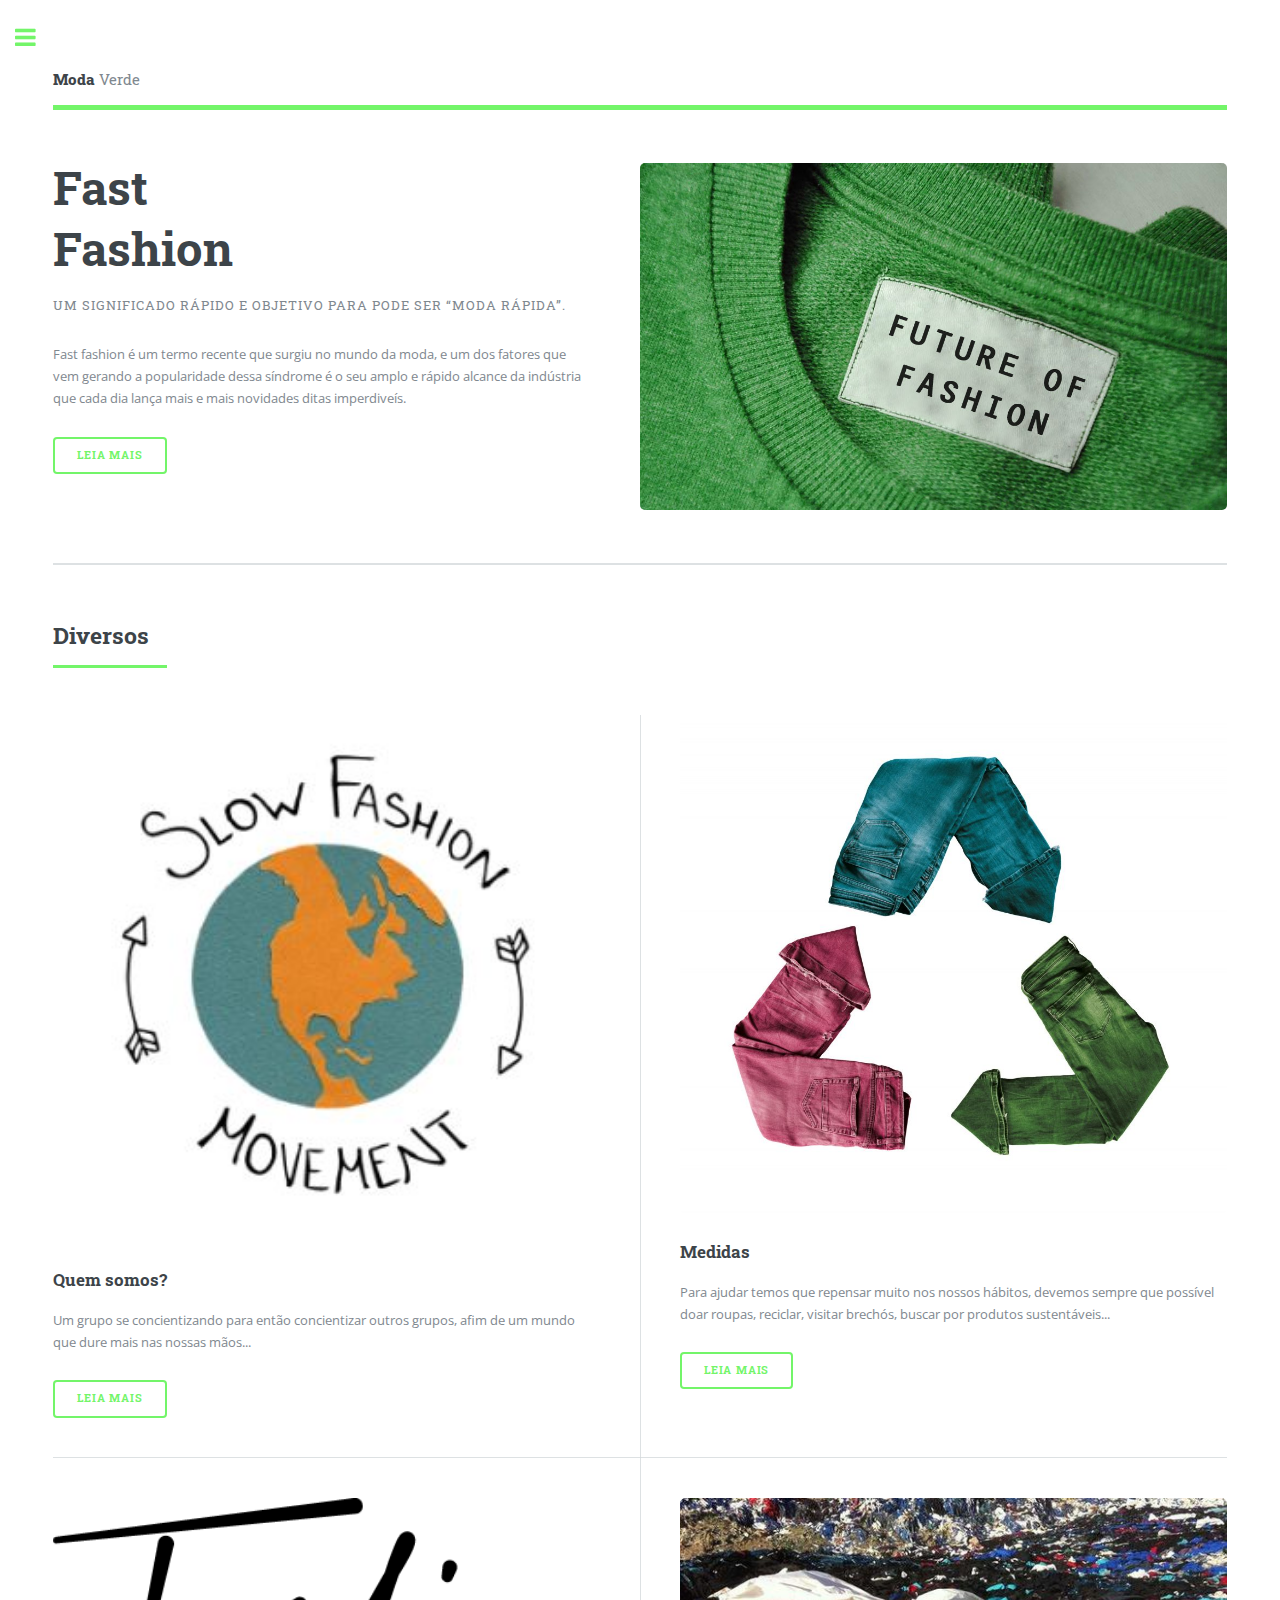
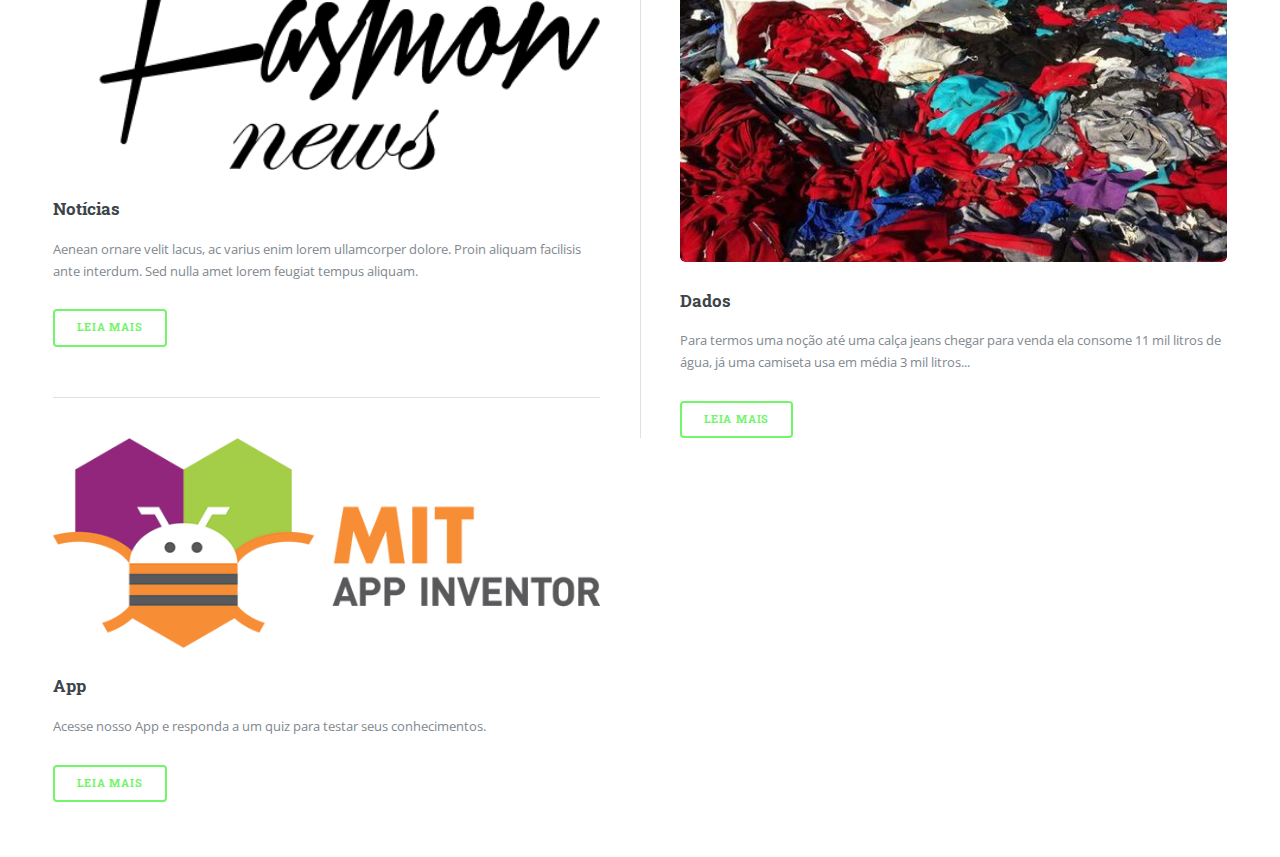
==== commit 6c8f2dd6: "ok" ====
--- a/index.html
+++ b/index.html
@@ -29,13 +29,13 @@
 											Fashion</h1>
 											<p>Um significado rápido e objetivo para pode ser “moda rápida”.</p>
 										</header>
-										<p>Fast fashion é um termo recente que surgiu no mundo da moda, e um dos fatores que vem gerando a popularidade dessa síndrome são as redes sociais e os blogs, que devido ao seu amplo e rápido alcance, estão a cada dia lançando novidades no mundo da moda...</p>
+										<p>Fast fashion é um termo recente que surgiu no mundo da moda, e um dos fatores que vem gerando a popularidade dessa síndrome é o seu amplo e rápido alcance da indústria que cada dia lança mais e mais novidades ditas imperdiveís.</p>
 										<ul class="actions">
-											<li><a href="oqueé.html" class="button big">Leia Mais</a></li>
+											<li><a href="#" class="button big">Leia Mais</a></li>
 										</ul>
 									</div>
 									<span class="image object">
-										<img src="images/pic10.jpg" alt="" />
+										<img src="images/pic10.jpg"/>
 									</span>
 								</section>
 
@@ -46,44 +46,43 @@
 									</header>
 									<div class="posts">
 										<article>
-											<a href="quemsomos.html" class="image"><img src="images/pic01.jpg" alt="" /></a>
+											<a href="quemsomos.html" class="image"><img src="images/picquemsomos.jpg"/></a>
 											<h3>Quem somos?</h3>
-											<p>O que queremos mostrar para a humanidade?</p>
+											<p>Um grupo se concientizando para então concientizar outros grupos, afim de um mundo que dure mais nas nossas mãos... </p>
 											<ul class="actions">
-												<li><a href="quemsomos.html" class="button">Saiba Mais</a></li>
+												<li><a href="quemsomos.html" class="button">Leia Mais</a></li>
 											</ul>
 										</article>
 										<article>
-											<a href="#" class="image"><img src="images/pic02.jpg" alt="" /></a>
+											<a href="medidas.html" class="image"><img src="images/picmedidas.jpg"/></a>
 											<h3>Medidas</h3>
 											<p>Para ajudar temos que repensar muito nos nossos hábitos, devemos sempre que possível doar roupas, reciclar, visitar  brechós, buscar por produtos sustentáveis...</p>
 											<ul class="actions">
-												<li><a href="#" class="button">Saiba Mais</a></li>
+												<li><a href="medidas.html" class="button">Leia Mais</a></li>
 											</ul>
 										</article>
 										<article>
-											<a href="noticias.html" class="image"><img src="images/pic03.jpg" alt="" /></a>
+											<a href="noticias.html" class="image"><img src="images/picnoticias.jpg"/></a>
 											<h3>Notícias</h3>
-											<p>O que é SlowFashion e quais são seus impactos a sociedade?</p>
+											<p>Aenean ornare velit lacus, ac varius enim lorem ullamcorper dolore. Proin aliquam facilisis ante interdum. Sed nulla amet lorem feugiat tempus aliquam.</p>
 											<ul class="actions">
-												<li><a href="noticias.html" class="button">Saiba Mais</a></li>
+												<li><a href="noticias.html" class="button">Leia Mais</a></li>
 											</ul>
 										</article>
 										<article>
-											<a href="#" class="image"><img src="images/pic04.jpg" alt="" /></a>
+											<a href="dados.html" class="image"><img src="images/picdados.jpg"/></a>
 											<h3>Dados</h3>
-											<p>Para termos uma noção até uma calça jeans chegar para venda ela consome 11 mil litros de água, já uma camiseta usa em média 3 mil litros...
-</p>
+											<p>Para termos uma noção até uma calça jeans chegar para venda ela consome 11 mil litros de água, já uma camiseta usa em média 3 mil litros...</p>
 											<ul class="actions">
-												<li><a href="#" class="button">Saiba Mais</a></li>
+												<li><a href="dados.html" class="button">Leia Mais</a></li>
 											</ul>
 										</article>
 										<article>
-											<a href="#" class="image"><img src="images/pic05.jpg" alt="" /></a>
+											<a href="app.html" class="image"><img src="images/picapp.png"/></a>
 											<h3>App</h3>
 											<p>Acesse nosso App e responda a um quiz para testar seus conhecimentos.</p>
 											<ul class="actions">
-												<li><a href="#" class="button">Saiba Mais</a></li>
+												<li><a href="app.html" class="button">Leia Mais</a></li>
 											</ul>
 										</article>
 										</div>
@@ -108,6 +107,7 @@
 										<li>
 											<span class="opener">Medidas</span>
 											<ul>
+												<li><a href="medidas.html">Meidas em Geral</a></li>
 												<li><a href="brecho.html">Brechós</a></li>
 												<li><a href="marcas.html">Marcas Sustentáveis</a></li>
 											</ul>
@@ -125,17 +125,9 @@
 									</header>
 									<div class="mini-posts">
 										<article>
-											<a href="#" class="image"><img src="images/pic07.jpeg" alt="" /></a>
-											<p>O Catexia </p>
+											<a href="brecho.html" class="image"><img src="images/piccatexia.jpeg"/></a>
+											<p>O Catexia é um brécho que tem como ideia base, assim como a maiores dos bréchos, a importancia que as roupas usadas tem, transferindo energia e experiencias.</p>
 										</article>
-										<article>
-											<a href="#" class="image"><img src="images/pic09.jpg" alt="" /></a>
-											<p>Aenean ornare velit lacus, ac varius enim lorem ullamcorper dolore aliquam.</p>
-										</article>
-									</div>
-									<ul class="actions">
-										<li><a href="#" class="button">Mais</a></li>
-									</ul>
 								</section>
 
 							<!-- Section -->
@@ -143,20 +135,21 @@
 									<header class="major">
 										<h2>Fale conosco</h2>
 									</header>
-									<p>Aqui é um textozinho pra falar pra glr que eles podem tirar duvidas conosco sobre qq coisa de FastFashion</p>
+									<p>Entre em contato conosco por meio dos contatos de email e telefone ou pelo preenchimento do formulário.</p>
 									<ul class="contact">
-										<li class="fa-envelope-o"><a href="#">dollyvinga@gmail.com</a></li>
+										<li class="fa-envelope-o"><p>dollyvinga@gmail.com</p></li>
 										<li class="fa-phone">(19)99725-3373</li>
-										<li class="fa-home">thiago boto fé<br />
-										Nashville, TN 00000-0000</li>
+										<li class="fa-home">Unip Swift - Campinas<br />
+										Av. Comendador Enzo Ferrari, 280 - 13045-770</li>
 									</ul>
 								</section>
-
-							<!-- Footer -->
-								<footer id="footer">
-									<p class="copyright">&copy; Untitled. All rights reserved. Demo Images: <a href="https://unsplash.com">Unsplash</a>. Design: <a href="https://html5up.net">HTML5 UP</a>.</p>
-								</footer>
-
+								<div class="col-12">
+									<textarea name="demo-message" id="demo-message" placeholder="Enter your message" rows="6"></textarea>
+								</div>
+									<ul class="actions">
+										<li><input type="submit" value="Enviar" class="primary" /></li>
+									</ul>
+								</div>
 						</div>
 					</div>
 
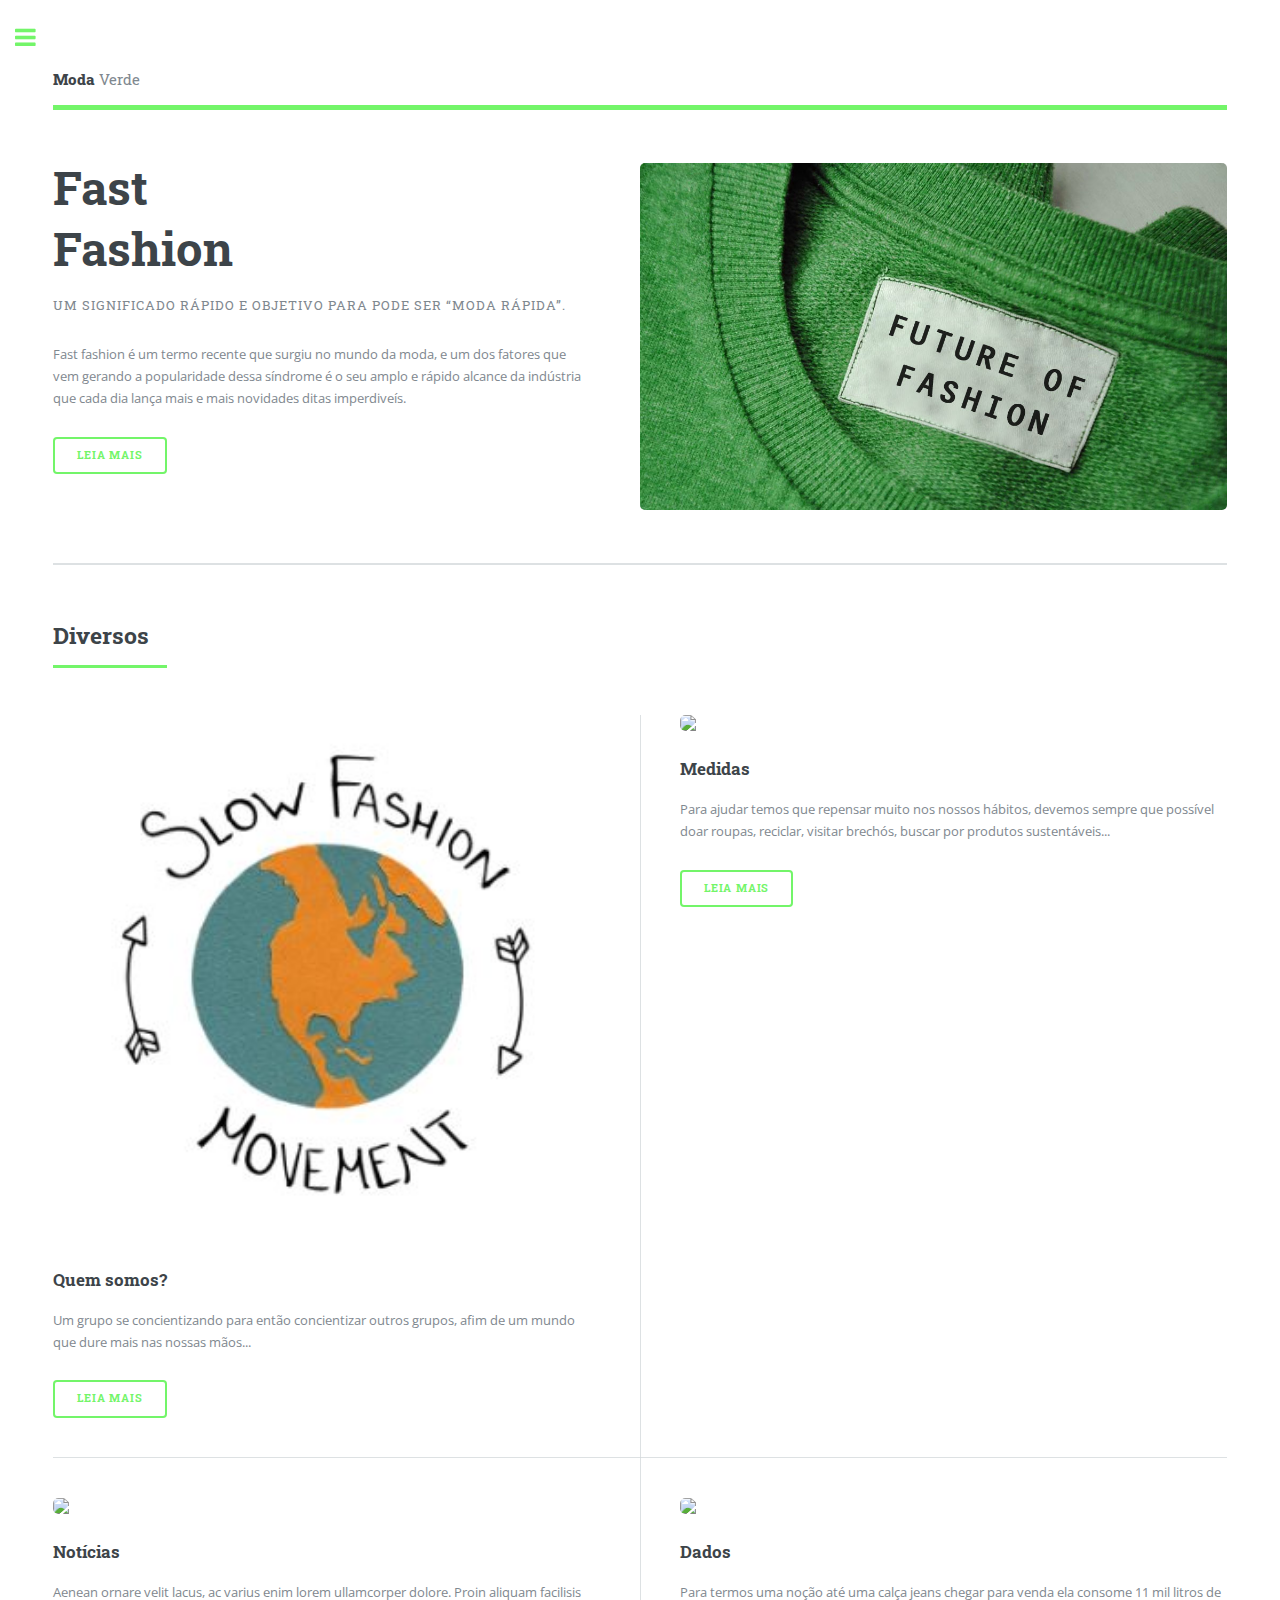
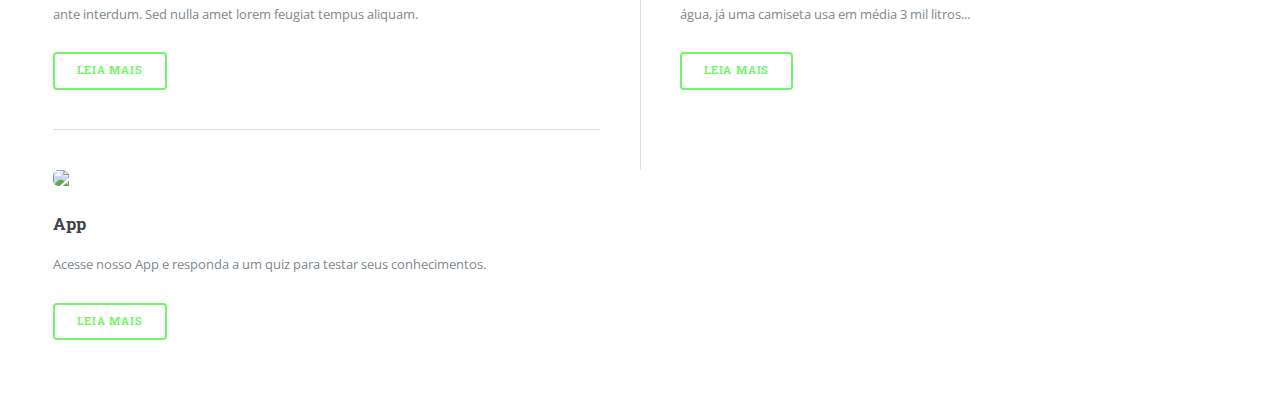
==== commit cc52d1fc: "Merge remote-tracking branch 'origin/Klem' into kelly" ====
--- a/index.html
+++ b/index.html
@@ -18,7 +18,7 @@
 
 							<!-- Header -->
 								<header id="header">
-									<a href="index.html" class="logo"><strong>Moda</strong> Verde</a>
+									<a href="elements.html" class="logo"><strong>Moda</strong> Verde</a>
 								</header>
 
 							<!-- Banner -->
@@ -46,7 +46,7 @@
 									</header>
 									<div class="posts">
 										<article>
-											<a href="quemsomos.html" class="image"><img src="images/picquemsomos.jpg"/></a>
+											<a href="quemsomos.html" class="image"><img src="images/pic01.jpg"/></a>
 											<h3>Quem somos?</h3>
 											<p>Um grupo se concientizando para então concientizar outros grupos, afim de um mundo que dure mais nas nossas mãos... </p>
 											<ul class="actions">
@@ -54,7 +54,7 @@
 											</ul>
 										</article>
 										<article>
-											<a href="medidas.html" class="image"><img src="images/picmedidas.jpg"/></a>
+											<a href="medidas.html" class="image"><img src="images/pic02.jpg"/></a>
 											<h3>Medidas</h3>
 											<p>Para ajudar temos que repensar muito nos nossos hábitos, devemos sempre que possível doar roupas, reciclar, visitar  brechós, buscar por produtos sustentáveis...</p>
 											<ul class="actions">
@@ -62,23 +62,24 @@
 											</ul>
 										</article>
 										<article>
-											<a href="noticias.html" class="image"><img src="images/picnoticias.jpg"/></a>
+											<a href="noticias.html" class="image"><img src="images/pic03.jpg"/></a>
 											<h3>Notícias</h3>
 											<p>Aenean ornare velit lacus, ac varius enim lorem ullamcorper dolore. Proin aliquam facilisis ante interdum. Sed nulla amet lorem feugiat tempus aliquam.</p>
 											<ul class="actions">
-												<li><a href="noticias.html" class="button">Leia Mais</a></li>
+												<li><a href="moticias.html" class="button">Leia Mais</a></li>
 											</ul>
 										</article>
 										<article>
-											<a href="dados.html" class="image"><img src="images/picdados.jpg"/></a>
+											<a href="dados.html" class="image"><img src="images/pic04.jpg"/></a>
 											<h3>Dados</h3>
-											<p>Para termos uma noção até uma calça jeans chegar para venda ela consome 11 mil litros de água, já uma camiseta usa em média 3 mil litros...</p>
+											<p>Para termos uma noção até uma calça jeans chegar para venda ela consome 11 mil litros de água, já uma camiseta usa em média 3 mil litros...
+</p>
 											<ul class="actions">
 												<li><a href="dados.html" class="button">Leia Mais</a></li>
 											</ul>
 										</article>
 										<article>
-											<a href="app.html" class="image"><img src="images/picapp.png"/></a>
+											<a href="app.html" class="image"><img src="images/pic05.jpg"/></a>
 											<h3>App</h3>
 											<p>Acesse nosso App e responda a um quiz para testar seus conhecimentos.</p>
 											<ul class="actions">
@@ -107,7 +108,6 @@
 										<li>
 											<span class="opener">Medidas</span>
 											<ul>
-												<li><a href="medidas.html">Meidas em Geral</a></li>
 												<li><a href="brecho.html">Brechós</a></li>
 												<li><a href="marcas.html">Marcas Sustentáveis</a></li>
 											</ul>
@@ -128,6 +128,14 @@
 											<a href="brecho.html" class="image"><img src="images/piccatexia.jpeg"/></a>
 											<p>O Catexia é um brécho que tem como ideia base, assim como a maiores dos bréchos, a importancia que as roupas usadas tem, transferindo energia e experiencias.</p>
 										</article>
+										<article>
+											<a href="#" class="image"><img src="images/pic09.jpg"/></a>
+											<p>Aenean ornare velit lacus, ac varius enim lorem ullamcorper dolore aliquam.</p>
+										</article>
+									</div>
+									<ul class="actions">
+										<li><a href="#" class="button">Mais</a></li>
+									</ul>
 								</section>
 
 							<!-- Section -->
@@ -135,21 +143,20 @@
 									<header class="major">
 										<h2>Fale conosco</h2>
 									</header>
-									<p>Entre em contato conosco por meio dos contatos de email e telefone ou pelo preenchimento do formulário.</p>
+									<p>Aqui é um textozinho pra falar pra glr que eles podem tirar duvidas conosco sobre qq coisa de FastFashion</p>
 									<ul class="contact">
-										<li class="fa-envelope-o"><p>dollyvinga@gmail.com</p></li>
+										<li class="fa-envelope-o"><a href="#">dollyvinga@gmail.com</a></li>
 										<li class="fa-phone">(19)99725-3373</li>
-										<li class="fa-home">Unip Swift - Campinas<br />
-										Av. Comendador Enzo Ferrari, 280 - 13045-770</li>
+										<li class="fa-home">thiago boto fé<br />
+										Nashville, TN 00000-0000</li>
 									</ul>
 								</section>
-								<div class="col-12">
-									<textarea name="demo-message" id="demo-message" placeholder="Enter your message" rows="6"></textarea>
-								</div>
-									<ul class="actions">
-										<li><input type="submit" value="Enviar" class="primary" /></li>
-									</ul>
-								</div>
+
+							<!-- Footer -->
+								<footer id="footer">
+									<p class="copyright">&copy; Untitled. All rights reserved. Demo Images: <a href="https://unsplash.com">Unsplash</a>. Design: <a href="https://html5up.net">HTML5 UP</a>.</p>
+								</footer>
+
 						</div>
 					</div>
 
